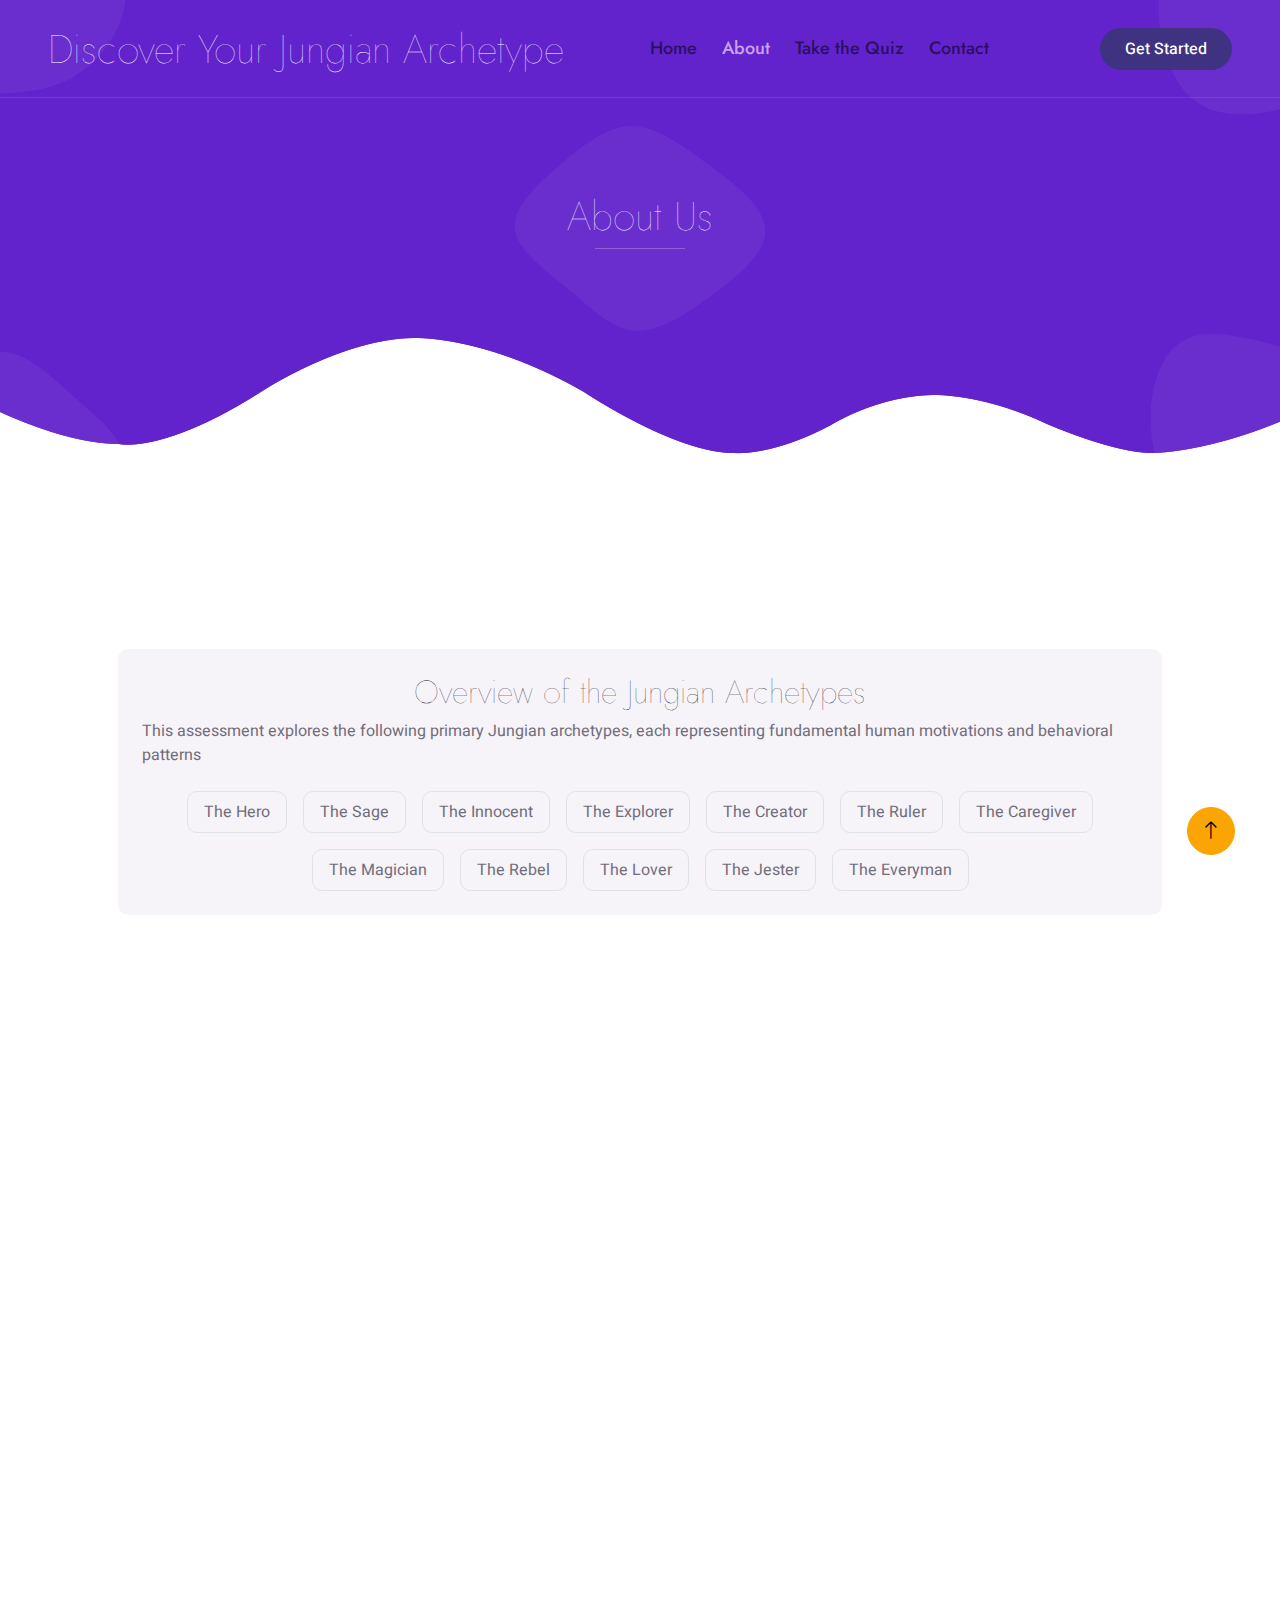
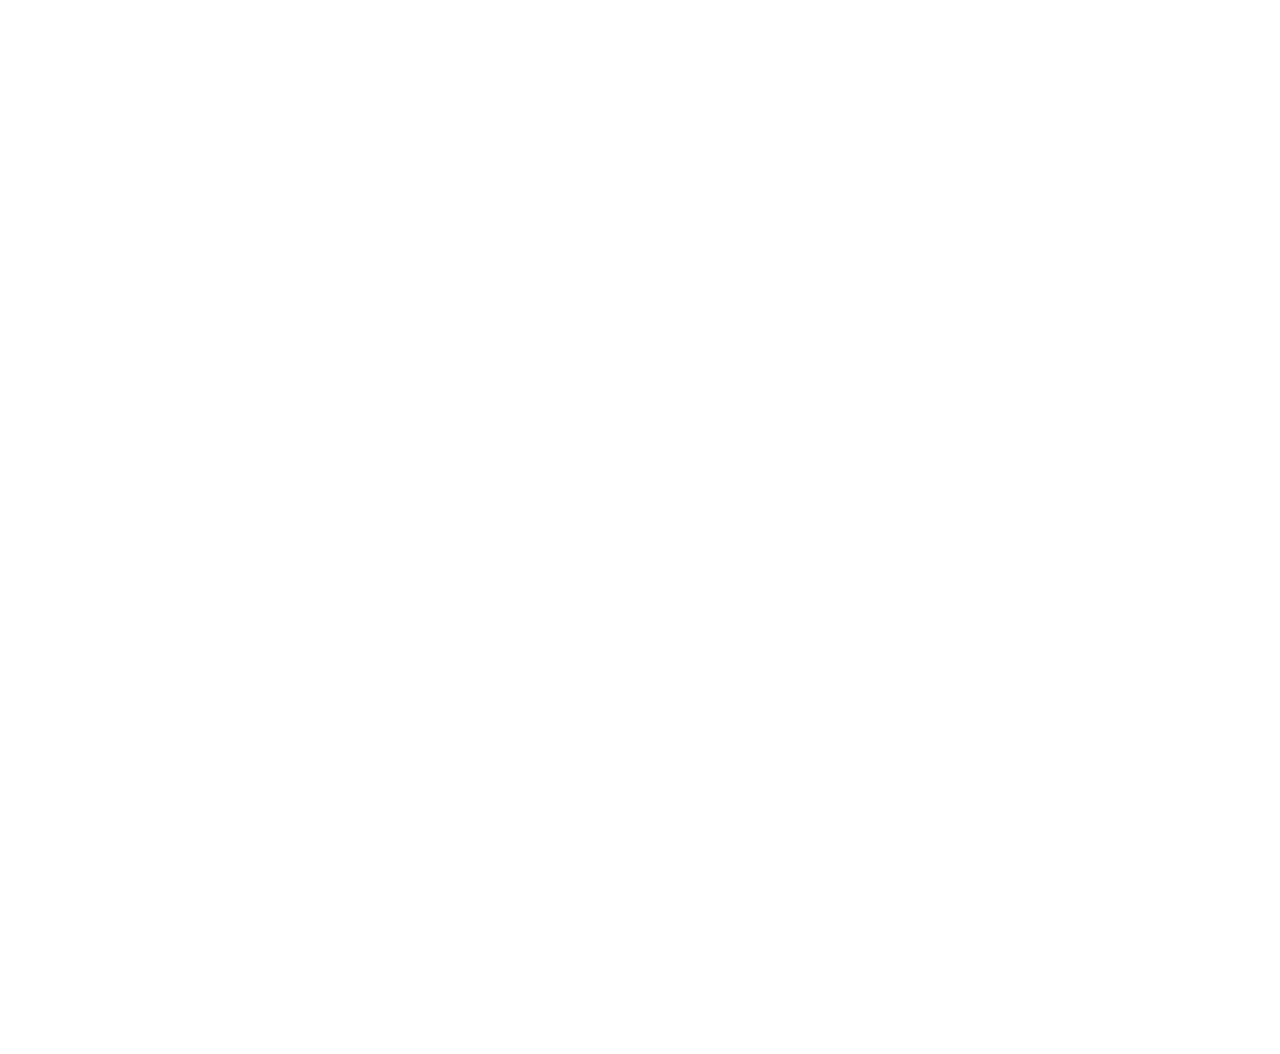
==== about.html @ 79a70d34 "Add files via upload" ====
<!DOCTYPE html>
<html lang="en">

<head>
    <meta charset="utf-8">
    <title>DGital - Digital Agency HTML Template</title>
    <meta content="width=device-width, initial-scale=1.0" name="viewport">
    <meta content="" name="keywords">
    <meta content="" name="description">

    <!-- Favicon -->
    <link href="img/favicon.ico" rel="icon">

    <!-- Google Web Fonts -->
    <link rel="preconnect" href="https://fonts.googleapis.com">
    <link rel="preconnect" href="https://fonts.gstatic.com" crossorigin>
    <link href="https://fonts.googleapis.com/css2?family=Heebo:wght@400;500&family=Jost:wght@500;600;700&display=swap" rel="stylesheet"> 

    <!-- Icon Font Stylesheet -->
    <link href="https://cdnjs.cloudflare.com/ajax/libs/font-awesome/5.10.0/css/all.min.css" rel="stylesheet">
    <link href="https://cdn.jsdelivr.net/npm/bootstrap-icons@1.4.1/font/bootstrap-icons.css" rel="stylesheet">

    <!-- Libraries Stylesheet -->
    <link href="lib/animate/animate.min.css" rel="stylesheet">
    <link href="lib/owlcarousel/assets/owl.carousel.min.css" rel="stylesheet">
    <link href="lib/lightbox/css/lightbox.min.css" rel="stylesheet">

    <!-- Customized Bootstrap Stylesheet -->
    <link href="css/bootstrap.min.css" rel="stylesheet">

    <!-- Template Stylesheet -->
    <link href="css/style.css" rel="stylesheet">
</head>

<body>
    <div class="container-xxl bg-white p-0">
        <!-- Spinner Start -->
        <div id="spinner" class="show bg-white position-fixed translate-middle w-100 vh-100 top-50 start-50 d-flex align-items-center justify-content-center">
            <div class="spinner-grow text-primary" style="width: 3rem; height: 3rem;" role="status">
                <span class="sr-only">Loading...</span>
            </div>
        </div>
        <!-- Spinner End -->


        <!-- Navbar & Hero Start -->
        <div class="container-xxl position-relative p-0">
            <nav class="navbar navbar-expand-lg navbar-light px-4 px-lg-5 py-3 py-lg-0">
                <a href="" class="navbar-brand p-0">
                    <h1 class="m-0">Discover Your Jungian Archetype</h1>
                    <!-- <img src="img/logo.png" alt="Logo"> -->
                </a>
                <button class="navbar-toggler" type="button" data-bs-toggle="collapse" data-bs-target="#navbarCollapse">
                    <span class="fa fa-bars"></span>
                </button>
                <div class="collapse navbar-collapse" id="navbarCollapse">
                    <div class="navbar-nav mx-auto py-0">
                        <a href="index.html" class="nav-item nav-link ">Home</a>
                        <a href="about.html" class="nav-item nav-link active">About</a>
                        <a href="quiz.html" class="nav-item nav-link">Take the Quiz</a>
                        <a href="contact.html" class="nav-item nav-link">Contact</a>
                    </div>
                    <a href="" class="btn rounded-pill py-2 px-4 ms-3 d-none d-lg-block">Get Started</a>
                </div>
            </nav>

            <div class="container-xxl py-5 bg-primary hero-header">
                <div class="container my-5 py-5 px-lg-5">
                    <div class="row g-5 py-5">
                        <div class="col-12 text-center">
                            <h1 class="text-white animated slideInDown">About Us</h1>
                            <hr class="bg-white mx-auto mt-0" style="width: 90px;">
                        </div>
                    </div>
                </div>
            </div>
        </div>
        <!-- Navbar & Hero End -->


        <!-- Feature Start -->
        <div class="container-xxl py-5">
            <div class="container py-5 px-lg-5">
                <div class="row g-4">
                    <div class="col-lg-12 wow fadeInUp" data-wow-delay="0.1s">
                        <div class="feature-item bg-light rounded text-center p-4">
                            <h2 class="fw-bold">Overview of the Jungian Archetypes</h2>
                            <p class="mb-4 text-lg-start">This assessment explores the following primary Jungian archetypes, each representing fundamental human motivations and behavioral patterns</p>
                            
                            <div class="archetype-list d-flex flex-wrap justify-content-center gap-3">
                                <div class="archetype-item px-3 py-2 border rounded">The Hero</div>
                                <div class="archetype-item px-3 py-2 border rounded">The Sage</div>
                                <div class="archetype-item px-3 py-2 border rounded">The Innocent</div>
                                <div class="archetype-item px-3 py-2 border rounded">The Explorer</div>
                                <div class="archetype-item px-3 py-2 border rounded">The Creator</div>
                                <div class="archetype-item px-3 py-2 border rounded">The Ruler</div>
                                <div class="archetype-item px-3 py-2 border rounded">The Caregiver</div>
                                <div class="archetype-item px-3 py-2 border rounded">The Magician</div>
                                <div class="archetype-item px-3 py-2 border rounded">The Rebel</div>
                                <div class="archetype-item px-3 py-2 border rounded">The Lover</div>
                                <div class="archetype-item px-3 py-2 border rounded">The Jester</div>
                                <div class="archetype-item px-3 py-2 border rounded">The Everyman</div>
                            </div>
        
                        </div>
                    </div>
                </div>
            </div>
        </div>
        

        
        <!-- Feature End -->


        <!-- About Start -->
        <div class="container-xxl py-5">
            <div class="container py-5 px-lg-5">
                <div class="row g-5 align-items-center">
                    <div class="col-lg-6 wow fadeInUp" data-wow-delay="0.1s">
                        <p class="section-title text-secondary">About Us<span></span></p>
                        <h1 class="mb-5">Introduction to Carl Jung’s Archetype Theory</h1>
                        <p class="mb-4"></p>
                        <div class="skill mb-4">
                            <div class="d-flex justify-content-between">
                                <p class="mb-2">DigiArchetypes are universal, recurring symbols or characters in mythology, dreams, literature, and human experience. Carl Jung, a renowned Swiss psychologist, proposed that these archetypes represent fundamental human experiences and psychological patterns. The theory suggests that every individual carries several 
                                    archetypes within their unconscious mind that influence our behaviors, relationships, and self-perception.tal Marketing</p>
                            </div>
                        </div>
                        <div class="skill mb-4">
                            <div class="d-flex justify-content-between">
                                <p class="mb-2">Why Archetypes Matter</p>
                            </div>
                            <span>Understanding your archetypes can give you insights into your behavior, motivations, and struggles, leading to greater self-awareness. Embracing your archetypes can promote healing, personal growth, and better relationships. </span>
                        </div>
                        <div class="skill mb-4">
                            <div class="d-flex justify-content-between">
                                <p class="mb-2">By identifying which archetypes are dominant in your personality, you can</p>
                            </div>
                            <ul>
                                <li>Gain clarity about your unconscious patterns</li>
                                <li>Develop greater self-compassion</li>
                                <li>Make more aligned life and career choices</li>
                                <li>Improve your relationships with others</li>
                                <li>Navigate life challenges with greater wisdom</li>
                            </ul>
                            
                        </div>
                        <a href="quiz.html" class="btn btn-primary py-sm-3 px-sm-5 rounded-pill mt-3">Take the Quiz</a>
                    </div>
                    
                    <div class="col-lg-6">
                        <img class="img-fluid wow zoomIn" data-wow-delay="0.5s" src="img/about.png">
                    </div>
                </div>
            </div>
        </div>
        <!-- About End -->


        <!-- Facts Start -->
        <!-- <div class="container-xxl bg-primary fact py-5 wow fadeInUp" data-wow-delay="0.1s">
            <div class="container py-5 px-lg-5">
                <div class="row g-4">
                    <div class="col-md-6 col-lg-3 text-center wow fadeIn" data-wow-delay="0.1s">
                        <i class="fa fa-certificate fa-3x text-secondary mb-3"></i>
                        <h1 class="text-white mb-2" data-toggle="counter-up">1234</h1>
                        <p class="text-white mb-0">Years Experience</p>
                    </div>
                    <div class="col-md-6 col-lg-3 text-center wow fadeIn" data-wow-delay="0.3s">
                        <i class="fa fa-users-cog fa-3x text-secondary mb-3"></i>
                        <h1 class="text-white mb-2" data-toggle="counter-up">1234</h1>
                        <p class="text-white mb-0">Team Members</p>
                    </div>
                    <div class="col-md-6 col-lg-3 text-center wow fadeIn" data-wow-delay="0.5s">
                        <i class="fa fa-users fa-3x text-secondary mb-3"></i>
                        <h1 class="text-white mb-2" data-toggle="counter-up">1234</h1>
                        <p class="text-white mb-0">Satisfied Clients</p>
                    </div>
                    <div class="col-md-6 col-lg-3 text-center wow fadeIn" data-wow-delay="0.7s">
                        <i class="fa fa-check fa-3x text-secondary mb-3"></i>
                        <h1 class="text-white mb-2" data-toggle="counter-up">1234</h1>
                        <p class="text-white mb-0">Compleate Projects</p>
                    </div>
                </div>
            </div>
        </div> -->
        <!-- Facts End -->
        

        <!-- Team Start -->
        <!-- <div class="container-xxl py-5">
            <div class="container py-5 px-lg-5">
                <div class="wow fadeInUp" data-wow-delay="0.1s">
                    <p class="section-title text-secondary justify-content-center"><span></span>Our Team<span></span></p>
                    <h1 class="text-center mb-5">Our Team Members</h1>
                </div>
                <div class="row g-4">
                    <div class="col-lg-4 col-md-6 wow fadeInUp" data-wow-delay="0.1s">
                        <div class="team-item bg-light rounded">
                            <div class="text-center border-bottom p-4">
                                <img class="img-fluid rounded-circle mb-4" src="img/team-1.jpg" alt="">
                                <h5>John Doe</h5>
                                <span>CEO & Founder</span>
                            </div>
                            <div class="d-flex justify-content-center p-4">
                                <a class="btn btn-square mx-1" href=""><i class="fab fa-facebook-f"></i></a>
                                <a class="btn btn-square mx-1" href=""><i class="fab fa-twitter"></i></a>
                                <a class="btn btn-square mx-1" href=""><i class="fab fa-instagram"></i></a>
                                <a class="btn btn-square mx-1" href=""><i class="fab fa-linkedin-in"></i></a>
                            </div>
                        </div>
                    </div>
                    <div class="col-lg-4 col-md-6 wow fadeInUp" data-wow-delay="0.3s">
                        <div class="team-item bg-light rounded">
                            <div class="text-center border-bottom p-4">
                                <img class="img-fluid rounded-circle mb-4" src="img/team-2.jpg" alt="">
                                <h5>Jessica Brown</h5>
                                <span>Web Designer</span>
                            </div>
                            <div class="d-flex justify-content-center p-4">
                                <a class="btn btn-square mx-1" href=""><i class="fab fa-facebook-f"></i></a>
                                <a class="btn btn-square mx-1" href=""><i class="fab fa-twitter"></i></a>
                                <a class="btn btn-square mx-1" href=""><i class="fab fa-instagram"></i></a>
                                <a class="btn btn-square mx-1" href=""><i class="fab fa-linkedin-in"></i></a>
                            </div>
                        </div>
                    </div>
                    <div class="col-lg-4 col-md-6 wow fadeInUp" data-wow-delay="0.5s">
                        <div class="team-item bg-light rounded">
                            <div class="text-center border-bottom p-4">
                                <img class="img-fluid rounded-circle mb-4" src="img/team-3.jpg" alt="">
                                <h5>Tony Johnson</h5>
                                <span>SEO Expert</span>
                            </div>
                            <div class="d-flex justify-content-center p-4">
                                <a class="btn btn-square mx-1" href=""><i class="fab fa-facebook-f"></i></a>
                                <a class="btn btn-square mx-1" href=""><i class="fab fa-twitter"></i></a>
                                <a class="btn btn-square mx-1" href=""><i class="fab fa-instagram"></i></a>
                                <a class="btn btn-square mx-1" href=""><i class="fab fa-linkedin-in"></i></a>
                            </div>
                        </div>
                    </div>
                </div>
            </div>
        </div> -->
        <!-- Team End -->
        

        <!-- Footer Start -->
        <div class="container-fluid bg-primary text-light footer wow fadeIn" data-wow-delay="0.1s">
            <div class="container py-5 px-lg-5">
                <div class="row g-5">
                    <div class="col-md-6 col-lg-3">
                        <p class="section-title text-white h5 mb-4">Address<span></span></p>
                        <p><i class="fa fa-map-marker-alt me-3"></i>123 Street, New York, USA</p>
                        <p><i class="fa fa-phone-alt me-3"></i>+012 345 67890</p>
                        <p><i class="fa fa-envelope me-3"></i>info@example.com</p>
                        <div class="d-flex pt-2">
                            <a class="btn btn-outline-light btn-social" href=""><i class="fab fa-twitter"></i></a>
                            <a class="btn btn-outline-light btn-social" href=""><i class="fab fa-facebook-f"></i></a>
                            <a class="btn btn-outline-light btn-social" href=""><i class="fab fa-instagram"></i></a>
                            <a class="btn btn-outline-light btn-social" href=""><i class="fab fa-linkedin-in"></i></a>
                        </div>
                    </div>
                    <div class="col-md-6 col-lg-3">
                        <p class="section-title text-white h5 mb-4">Quick Link<span></span></p>
                        <a class="btn btn-link" href="">About Us</a>
                        <a class="btn btn-link" href="">Contact Us</a>
                        <a class="btn btn-link" href="">Privacy Policy</a>
                        <a class="btn btn-link" href="">Terms & Condition</a>
                        <a class="btn btn-link" href="">Career</a>
                    </div>
                    <div class="col-md-6 col-lg-3">
                        <p class="section-title text-white h5 mb-4">Gallery<span></span></p>
                        <div class="row g-2">
                            <div class="col-4">
                                <img class="img-fluid" src="img/portfolio-1.jpg" alt="Image">
                            </div>
                            <div class="col-4">
                                <img class="img-fluid" src="img/portfolio-2.jpg" alt="Image">
                            </div>
                            <div class="col-4">
                                <img class="img-fluid" src="img/portfolio-3.jpg" alt="Image">
                            </div>
                            <div class="col-4">
                                <img class="img-fluid" src="img/portfolio-4.jpg" alt="Image">
                            </div>
                            <div class="col-4">
                                <img class="img-fluid" src="img/portfolio-5.jpg" alt="Image">
                            </div>
                            <div class="col-4">
                                <img class="img-fluid" src="img/portfolio-6.jpg" alt="Image">
                            </div>
                        </div>
                    </div>
                    <div class="col-md-6 col-lg-3">
                        <p class="section-title text-white h5 mb-4">Newsletter<span></span></p>
                        <p>Lorem ipsum dolor sit amet elit. Phasellus nec pretium mi. Curabitur facilisis ornare velit non vulpu</p>
                        <div class="position-relative w-100 mt-3">
                            <input class="form-control border-0 rounded-pill w-100 ps-4 pe-5" type="text" placeholder="Your Email" style="height: 48px;">
                            <button type="button" class="btn shadow-none position-absolute top-0 end-0 mt-1 me-2"><i class="fa fa-paper-plane text-primary fs-4"></i></button>
                        </div>
                    </div>
                </div>
            </div>
            <div class="container px-lg-5">
                <div class="copyright">
                    <div class="row">
                        <div class="col-md-6 text-center text-md-start mb-3 mb-md-0">
                            &copy; <a class="border-bottom" href="#">Your Site Name</a>, All Right Reserved. 
							
							<!--/*** This template is free as long as you keep the footer author’s credit link/attribution link/backlink. If you'd like to use the template without the footer author’s credit link/attribution link/backlink, you can purchase the Credit Removal License from "https://htmlcodex.com/credit-removal". Thank you for your support. ***/-->
							Designed By <a class="border-bottom" href="https://htmlcodex.com">HTML Codex</a>
                        </div>
                        <div class="col-md-6 text-center text-md-end">
                            <div class="footer-menu">
                                <a href="">Home</a>
                                <a href="">Cookies</a>
                                <a href="">Help</a>
                                <a href="">FQAs</a>
                            </div>
                        </div>
                    </div>
                </div>
            </div>
        </div>
        <!-- Footer End -->


        <!-- Back to Top -->
        <a href="#" class="btn btn-lg btn-secondary btn-lg-square back-to-top"><i class="bi bi-arrow-up"></i></a>
    </div>

    <!-- JavaScript Libraries -->
    <script src="https://code.jquery.com/jquery-3.4.1.min.js"></script>
    <script src="https://cdn.jsdelivr.net/npm/bootstrap@5.0.0/dist/js/bootstrap.bundle.min.js"></script>
    <script src="lib/wow/wow.min.js"></script>
    <script src="lib/easing/easing.min.js"></script>
    <script src="lib/waypoints/waypoints.min.js"></script>
    <script src="lib/counterup/counterup.min.js"></script>
    <script src="lib/owlcarousel/owl.carousel.min.js"></script>
    <script src="lib/isotope/isotope.pkgd.min.js"></script>
    <script src="lib/lightbox/js/lightbox.min.js"></script>

    <!-- Template Javascript -->
    <script src="js/main.js"></script>
</body>

</html>
---- css/style.css ----
/********** Template CSS **********/
:root {
    --primary: #6222CC;
    --secondary: #FBA504;
    --light: #F6F4F9;
    --dark: #04000B;
}


/*** Spinner ***/
#spinner {
    opacity: 0;
    visibility: hidden;
    transition: opacity .5s ease-out, visibility 0s linear .5s;
    z-index: 99999;
}

#spinner.show {
    transition: opacity .5s ease-out, visibility 0s linear 0s;
    visibility: visible;
    opacity: 1;
}

.back-to-top {
    position: fixed;
    display: none;
    right: 45px;
    bottom: 45px;
    z-index: 99;
}


/*** Heading ***/
h1,
h2,
.fw-bold {
    font-weight: 100 !important;
}

h3,
h4,
.fw-semi-bold {
    font-weight: 600 !important;
}

h5,
h6,
.fw-medium {
    font-weight: 500 !important;
}


/*** Button ***/
.btn {
    font-weight: 500;
    transition: .5s;
}

.btn:hover {
    box-shadow: 0 0 10px rgba(0, 0, 0, .5);
}

.btn-square {
    width: 38px;
    height: 38px;
}

.btn-sm-square {
    width: 32px;
    height: 32px;
}

.btn-lg-square {
    width: 48px;
    height: 48px;
}

.btn-square,
.btn-sm-square,
.btn-lg-square {
    padding: 0;
    display: flex;
    align-items: center;
    justify-content: center;
    font-weight: normal;
    border-radius: 50px;
}


/*** Navbar ***/
.navbar .dropdown-toggle::after {
    border: none;
    content: "\f067";
    font-family: "Font Awesome 5 Free";
    font-size: 10px;
    font-weight: bold;
    vertical-align: middle;
    margin-left: 8px;
}

.navbar-light .navbar-nav .nav-link {
    position: relative;
    margin-right: 25px;
    padding: 35px 0;
    font-family: 'Jost', sans-serif;
    font-size: 18px;
    font-weight: 500;
    outline: none;
    transition: .5s;
}

.sticky-top.navbar-light .navbar-nav .nav-link {
    padding: 20px 0;
    color: var(--dark) !important;
}

.navbar-light .navbar-nav .nav-link:hover,
.navbar-light .navbar-nav .nav-link.active {
    color: #cba2ea !important;
}

.navbar-light .navbar-brand h1 {
    color: #FFFFFF;
}

.navbar-light .navbar-brand img {
    max-height: 60px;
    transition: .5s;
}

.sticky-top.navbar-light .navbar-brand img {
    max-height: 45px;
}

@media (max-width: 991.98px) {
    .sticky-top.navbar-light {
        position: relative;
        background: #FFFFFF;
    }

    .navbar-light .navbar-collapse {
        margin-top: 15px;
        border-top: 1px solid #DDDDDD;
    }

    .navbar-light .navbar-nav .nav-link,
    .sticky-top.navbar-light .navbar-nav .nav-link {
        padding: 10px 0;
        margin-left: 0;
        color: var(--dark) !important;
    }

    .navbar-light .navbar-brand h1 {
        color: var(--primary);
    }

    .navbar-light .navbar-brand img {
        max-height: 45px;
    }
}

@media (min-width: 992px) {
    .navbar-light {
        position: absolute;
        width: 100%;
        top: 0;
        left: 0;
        border-bottom: 1px solid rgba(256, 256, 256, .1);
        z-index: 999;
    }
    
    .sticky-top.navbar-light {
        position: fixed;
        background: #FFFFFF;
    }

    .sticky-top.navbar-light .navbar-brand h1 {
        color: var(--primary);
    }

    .navbar-light .navbar-nav .nav-item .dropdown-menu {
        display: block;
        border: none;
        margin-top: 0;
        top: 150%;
        opacity: 0;
        visibility: hidden;
        transition: .5s;
    }

    .navbar-light .navbar-nav .nav-item:hover .dropdown-menu {
        top: 100%;
        visibility: visible;
        transition: .5s;
        opacity: 1;
    }

    .navbar-light .btn {
        color: white;
        background: #3f3381;
    }

    .sticky-top.navbar-light .btn {
        color: #101c29;
        background: #cba2ea;
    }
}


/*** Hero Header ***/
.hero-header {
    margin-bottom: 6rem;
    padding: 18rem 0;
    background:
        url(../img/blob-top-left.png),
        url(../img/blob-top-right.png),
        url(../img/blob-bottom-left.png),
        url(../img/blob-bottom-right.png),
        url(../img/blob-center.png),
        url(../img/bg-bottom.png);
    background-position:
        left 0px top 0px,
        right 0px top 0px,
        left 0px bottom 0px,
        right 0px bottom 0px,
        center center,
        center bottom;
    background-repeat: no-repeat;
}

@media (max-width: 991.98px) {
    .hero-header {
        padding: 6rem 0 9rem 0;
    }
}


/*** Section Title ***/
.section-title {
    position: relative;
    display: flex;
    align-items: center;
    font-weight: 500;
    text-transform: uppercase;
}

.section-title span:first-child,
.section-title span:last-child {
    position: relative;
    display: inline-block;
    margin-right: 30px;
    width: 30px;
    height: 2px;
}

.section-title span:last-child {
    margin-right: 0;
    margin-left: 30px;
}

.section-title span:first-child::after,
.section-title span:last-child::after {
    position: absolute;
    content: "";
    width: 15px;
    height: 2px;
    top: 0;
    right: -20px;
}

.section-title span:last-child::after {
    right: auto;
    left: -20px;
}

.section-title.text-primary span:first-child,
.section-title.text-primary span:last-child,
.section-title.text-primary span:first-child::after,
.section-title.text-primary span:last-child::after {
    background: var(--primary);
}

.section-title.text-secondary span:first-child,
.section-title.text-secondary span:last-child,
.section-title.text-secondary span:first-child::after,
.section-title.text-secondary span:last-child::after {
    background: var(--secondary);
}

.section-title.text-white span:first-child,
.section-title.text-white span:last-child,
.section-title.text-white span:first-child::after,
.section-title.text-white span:last-child::after {
    background: #FFFFFF;
}


/*** Feature ***/
.feature-item {
    transition: .5s;
}

.feature-item:hover {
    margin-top: -15px;
}


/*** About ***/
.progress {
    height: 5px;
}

.progress .progress-bar {
    width: 0px;
    transition: 3s;
}


/*** Fact ***/
.fact {
    margin: 6rem 0;
    background:
        url(../img/blob-top-left.png),
        url(../img/blob-top-right.png),
        url(../img/blob-bottom-left.png),
        url(../img/blob-bottom-right.png),
        url(../img/blob-center.png);
    background-position:
        left 0px top 0px,
        right 0px top 0px,
        left 0px bottom 0px,
        right 0px bottom 0px,
        center center;
    background-repeat: no-repeat;
}


/*** Service ***/
.service-item {
    position: relative;
    padding: 45px 30px;
    background: var(--light);
    overflow: hidden;
    transition: .5s;
}

.service-item:hover {
    margin-top: -15px;
    padding-bottom: 60px;
    background: var(--primary);
}

.service-item .service-icon {
    margin: 0 auto 20px auto;
    width: 100px;
    height: 100px;
    display: flex;
    align-items: center;
    justify-content: center;
    color: var(--light);
    background: url(../img/blob-primary.png) center center no-repeat;
    background-size: contain;
    transition: .5s;
}

.service-item:hover .service-icon {
    color: var(--dark);
    background: url(../img/blob-secondary.png) center center no-repeat;
    background-size: contain;
}

.service-item h5,
.service-item p {
    transition: .5s;
}

.service-item:hover h5,
.service-item:hover p {
    color: #FFFFFF;
}

.service-item a.btn {
    position: absolute;
    bottom: -40px;
    left: 50%;
    transform: translateX(-50%);
    color: var(--primary);
    background: #FFFFFF;
    border-radius: 40px 40px 0 0;
    transition: .5s;
    z-index: 1;
}

.service-item a.btn:hover {
    color: var(--dark);
    background: var(--secondary);
}

.service-item:hover a.btn {
    bottom: 0;
}


/*** Project Portfolio ***/
#portfolio-flters li {
    display: inline-block;
    font-weight: 500;
    color: var(--dark);
    cursor: pointer;
    transition: .5s;
    border-bottom: 2px solid transparent;
}

#portfolio-flters li:hover,
#portfolio-flters li.active {
    color: var(--primary);
    border-color: var(--primary);
}

.portfolio-item img {
    transition: .5s;
}

.portfolio-item:hover img {
    transform: scale(1.1);
}

.portfolio-item .portfolio-overlay {
    position: absolute;
    display: flex;
    align-items: center;
    justify-content: center;
    width: 100%;
    height: 100%;
    top: 0;
    left: 0;
    background: rgba(98, 34, 204, .9);
    transition: .5s;
    opacity: 0;
}

.portfolio-item:hover .portfolio-overlay {
    opacity: 1;
}


/*** Newsletter ***/
.newsletter {
    margin: 6rem 0;
    background:
        url(../img/blob-top-left.png),
        url(../img/blob-top-right.png),
        url(../img/blob-bottom-left.png),
        url(../img/blob-bottom-right.png),
        url(../img/blob-center.png);
    background-position:
        left 0px top 0px,
        right 0px top 0px,
        left 0px bottom 0px,
        right 0px bottom 0px,
        center center;
    background-repeat: no-repeat;
}


/*** Testimonial ***/
.testimonial-carousel .testimonial-item {
    padding: 0 30px 30px 30px;
}

.testimonial-carousel .owl-nav {
    display: flex;
    justify-content: center;
}

.testimonial-carousel .owl-nav .owl-prev,
.testimonial-carousel .owl-nav .owl-next {
    margin: 0 12px;
    width: 60px;
    height: 60px;
    display: flex;
    align-items: center;
    justify-content: center;
    color: var(--primary);
    background: var(--light);
    border-radius: 60px;
    font-size: 22px;
    transition: .5s;
}

.testimonial-carousel .owl-nav .owl-prev:hover,
.testimonial-carousel .owl-nav .owl-next:hover {
    color: #FFFFFF;
    background: var(--primary);
    box-shadow: 0 0 10px rgba(0, 0, 0, .5);
}


/*** Team ***/
.team-item .btn {
    color: var(--primary);
    background: #FFFFFF;
}

.team-item .btn:hover {
    color: #FFFFFF;
    background: var(--primary);
}


/*** Footer ***/
.footer {
    margin-top: 6rem;
    padding-top: 9rem;
    background:
        url(../img/bg-top.png),
        url(../img/map.png);
    background-position:
        center top,
        center center;
    background-repeat: no-repeat;
}

.footer .btn.btn-social {
    margin-right: 5px;
    width: 40px;
    height: 40px;
    display: flex;
    align-items: center;
    justify-content: center;
    color: var(--light);
    border: 1px solid rgba(256, 256, 256, .1);
    border-radius: 40px;
    transition: .3s;
}

.footer .btn.btn-social:hover {
    color: var(--primary);
}

.footer .btn.btn-link {
    display: block;
    margin-bottom: 10px;
    padding: 0;
    text-align: left;
    color: var(--light);
    font-weight: normal;
    transition: .3s;
}

.footer .btn.btn-link::before {
    position: relative;
    content: "\f105";
    font-family: "Font Awesome 5 Free";
    font-weight: 900;
    margin-right: 10px;
}

.footer .btn.btn-link:hover {
    letter-spacing: 1px;
    box-shadow: none;
    color: var(--secondary);
}

.footer .copyright {
    padding: 25px 0;
    font-size: 14px;
    border-top: 1px solid rgba(256, 256, 256, .1);
}

.footer .copyright a {
    color: var(--light);
}

.footer .footer-menu a {
    margin-right: 15px;
    padding-right: 15px;
    border-right: 1px solid rgba(255, 255, 255, .1);
}

.footer .footer-menu a:last-child {
    margin-right: 0;
    padding-right: 0;
    border-right: none;
}

.footer .copyright a:hover,
.footer .footer-menu a:hover {
    color: var(--secondary);
}
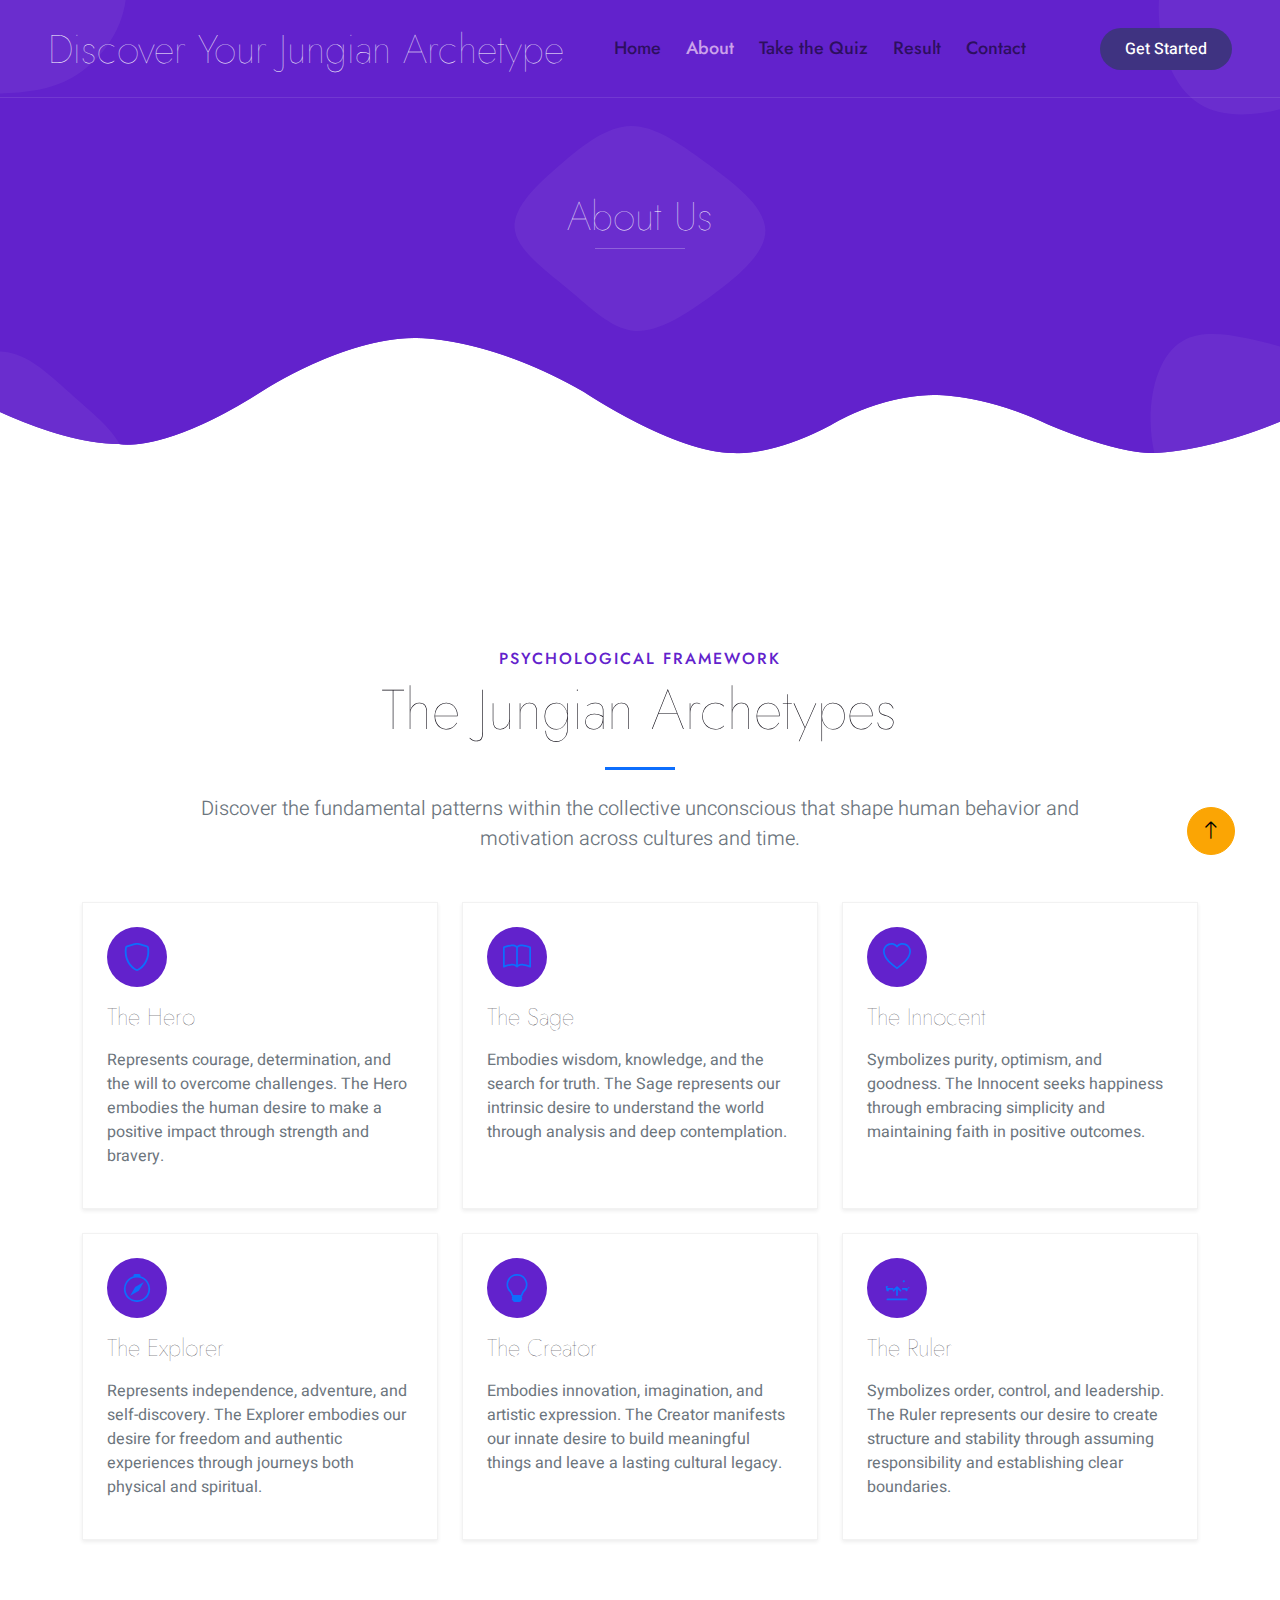
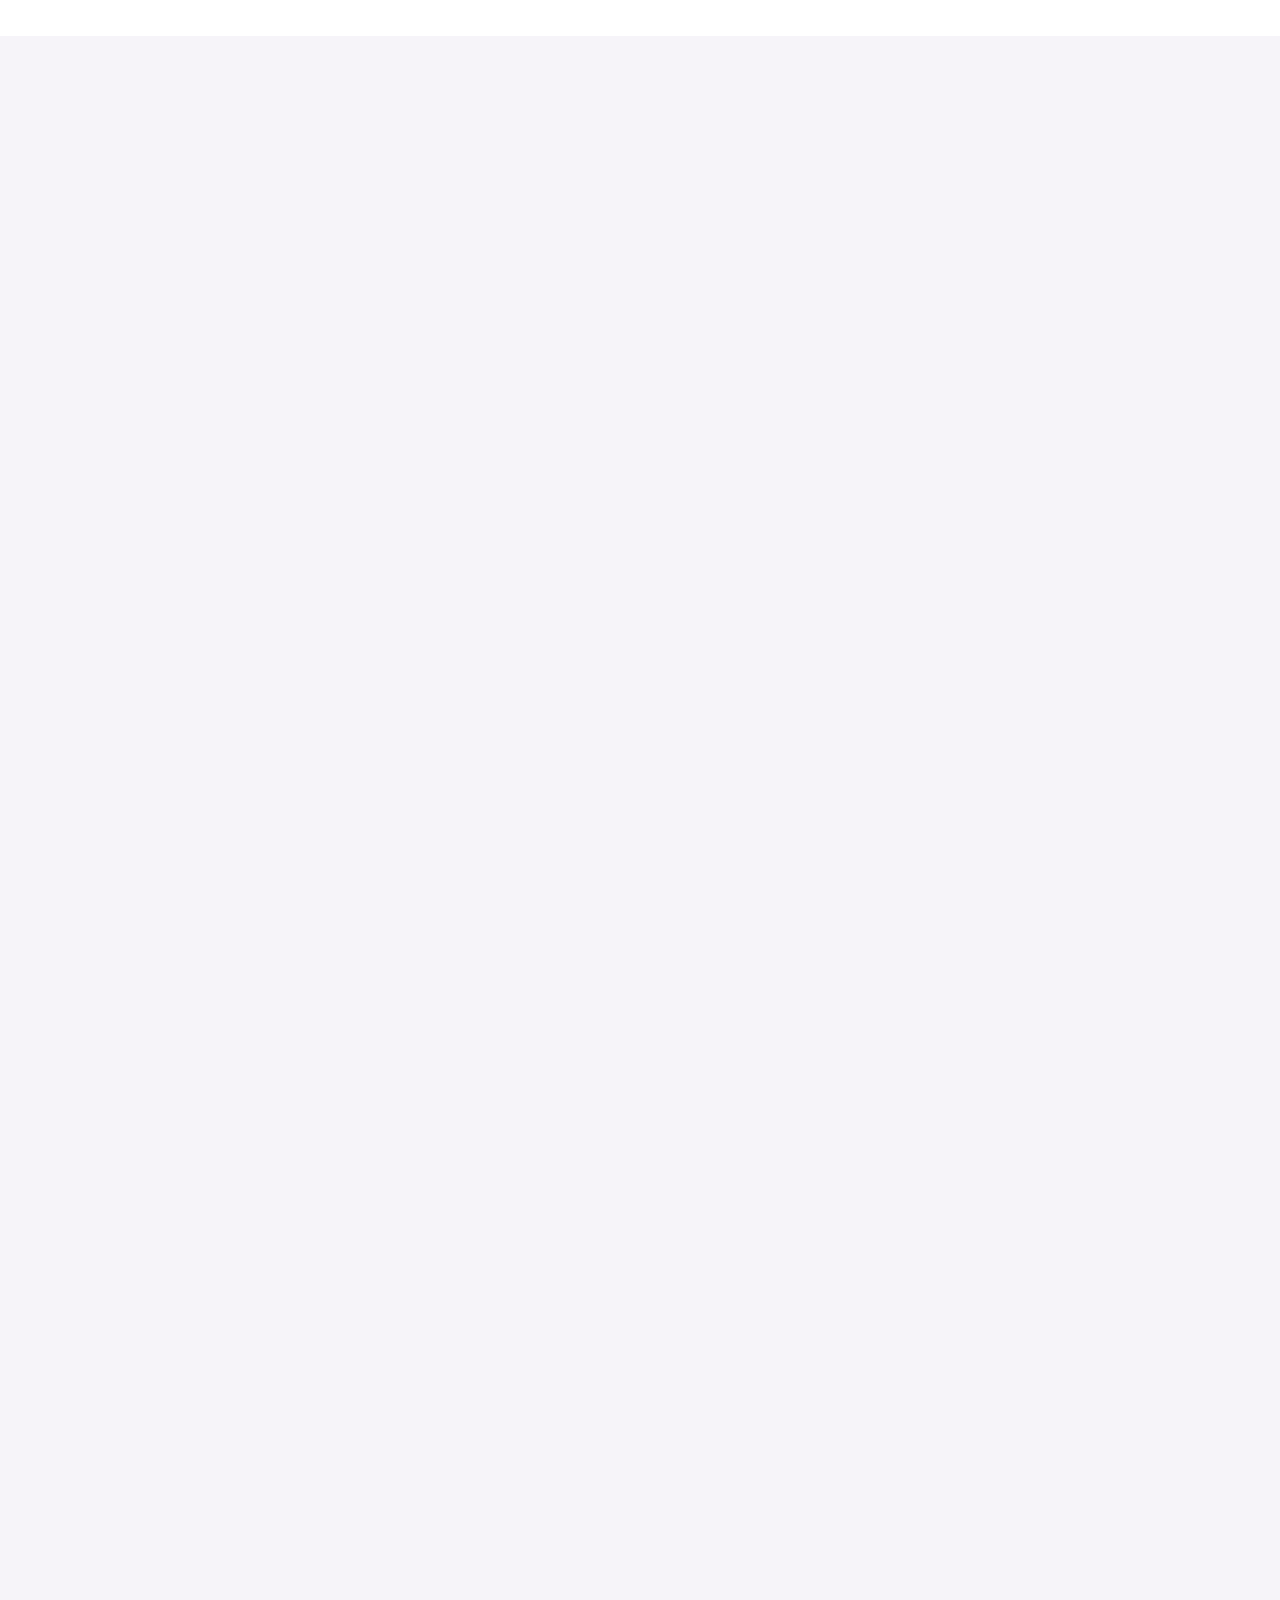
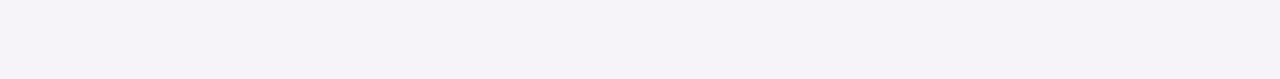
==== commit f64d509b: "Add files via upload" ====
--- a/about.html
+++ b/about.html
@@ -31,6 +31,28 @@
     <!-- Template Stylesheet -->
     <link href="css/style.css" rel="stylesheet">
 </head>
+<style>
+  .letter-spacing-2 {
+      letter-spacing: 2px;
+  }
+  
+  .archetype-card {
+      transition: transform 0.3s ease, box-shadow 0.3s ease;
+      border: 1px solid rgba(0,0,0,0.05);
+  }
+  
+  .archetype-card:hover {
+      transform: translateY(-5px);
+      box-shadow: 0 10px 30px rgba(0,0,0,0.08);
+      border-color: rgba(13, 110, 253, 0.2);
+  }
+  
+  .badge {
+      font-weight: 500;
+      margin-right: 0.5rem;
+      margin-top: 0.5rem;
+  }
+</style>
 
 <body>
     <div class="container-xxl bg-white p-0">
@@ -58,6 +80,7 @@
                         <a href="index.html" class="nav-item nav-link ">Home</a>
                         <a href="about.html" class="nav-item nav-link active">About</a>
                         <a href="quiz.html" class="nav-item nav-link">Take the Quiz</a>
+                        <a href="team.html" class="nav-item nav-link">Result</a>
                         <a href="contact.html" class="nav-item nav-link">Contact</a>
                     </div>
                     <a href="" class="btn rounded-pill py-2 px-4 ms-3 d-none d-lg-block">Get Started</a>
@@ -79,34 +102,128 @@
 
 
         <!-- Feature Start -->
-        <div class="container-xxl py-5">
-            <div class="container py-5 px-lg-5">
-                <div class="row g-4">
-                    <div class="col-lg-12 wow fadeInUp" data-wow-delay="0.1s">
-                        <div class="feature-item bg-light rounded text-center p-4">
-                            <h2 class="fw-bold">Overview of the Jungian Archetypes</h2>
-                            <p class="mb-4 text-lg-start">This assessment explores the following primary Jungian archetypes, each representing fundamental human motivations and behavioral patterns</p>
-                            
-                            <div class="archetype-list d-flex flex-wrap justify-content-center gap-3">
-                                <div class="archetype-item px-3 py-2 border rounded">The Hero</div>
-                                <div class="archetype-item px-3 py-2 border rounded">The Sage</div>
-                                <div class="archetype-item px-3 py-2 border rounded">The Innocent</div>
-                                <div class="archetype-item px-3 py-2 border rounded">The Explorer</div>
-                                <div class="archetype-item px-3 py-2 border rounded">The Creator</div>
-                                <div class="archetype-item px-3 py-2 border rounded">The Ruler</div>
-                                <div class="archetype-item px-3 py-2 border rounded">The Caregiver</div>
-                                <div class="archetype-item px-3 py-2 border rounded">The Magician</div>
-                                <div class="archetype-item px-3 py-2 border rounded">The Rebel</div>
-                                <div class="archetype-item px-3 py-2 border rounded">The Lover</div>
-                                <div class="archetype-item px-3 py-2 border rounded">The Jester</div>
-                                <div class="archetype-item px-3 py-2 border rounded">The Everyman</div>
-                            </div>
-        
-                        </div>
-                    </div>
-                </div>
-            </div>
-        </div>
+        <div class="container-fluid py-5 bg-gradient" style="background: linear-gradient(135deg, #f8f9fa 0%, #e9ecef 100%);">
+          <div class="container py-5">
+              <div class="row justify-content-center">
+                  <div class="col-lg-10">
+                      <div class="text-center mb-5">
+                          <h6 class="text-primary text-uppercase letter-spacing-2 mb-2">Psychological Framework</h6>
+                          <h2 class="display-4 fw-bold mb-4">The Jungian Archetypes</h2>
+                          <div class="divider mx-auto mb-4" style="width: 70px; height: 3px; background-color: #0d6efd;"></div>
+                          <p class="lead text-muted mb-0">Discover the fundamental patterns within the collective unconscious that shape human behavior and motivation across cultures and time.</p>
+                      </div>
+                  </div>
+              </div>
+              
+              <div class="row g-4 justify-content-center">
+                  <div class="col-lg-4 col-md-6">
+                      <div class="archetype-card h-100 position-relative overflow-hidden rounded-4 shadow-sm" style="transition: all 0.3s ease;">
+                          <div class="card-body p-4 d-flex flex-column">
+                              <div class="icon-box mb-3 d-flex align-items-center justify-content-center rounded-circle bg-primary bg-opacity-10" style="width: 60px; height: 60px;">
+                                  <svg xmlns="http://www.w3.org/2000/svg" width="28" height="28" fill="#0d6efd" class="bi bi-shield" viewBox="0 0 16 16">
+                                      <path d="M5.338 1.59a61.44 61.44 0 0 0-2.837.856.481.481 0 0 0-.328.39c-.554 4.157.726 7.19 2.253 9.188a10.725 10.725 0 0 0 2.287 2.233c.346.244.652.42.893.533.12.057.218.095.293.118a.55.55 0 0 0 .101.025.615.615 0 0 0 .1-.025c.076-.023.174-.061.294-.118.24-.113.547-.29.893-.533a10.726 10.726 0 0 0 2.287-2.233c1.527-1.997 2.807-5.031 2.253-9.188a.48.48 0 0 0-.328-.39c-.651-.213-1.75-.56-2.837-.855C9.552 1.29 8.531 1.067 8 1.067c-.53 0-1.552.223-2.662.524zM5.072.56C6.157.265 7.31 0 8 0s1.843.265 2.928.56c1.11.3 2.229.655 2.887.87a1.54 1.54 0 0 1 1.044 1.262c.596 4.477-.787 7.795-2.465 9.99a11.775 11.775 0 0 1-2.517 2.453 7.159 7.159 0 0 1-1.048.625c-.28.132-.581.24-.829.24s-.548-.108-.829-.24a7.158 7.158 0 0 1-1.048-.625 11.777 11.777 0 0 1-2.517-2.453C1.928 10.487.545 7.169 1.141 2.692A1.54 1.54 0 0 1 2.185 1.43 62.456 62.456 0 0 1 5.072.56z"/>
+                                  </svg>
+                              </div>
+                              <h4 class="fw-bold mb-3">The Hero</h4>
+                              <p class="text-muted">Represents courage, determination, and the will to overcome challenges. The Hero embodies the human desire to make a positive impact through strength and bravery.</p>
+                              <div class="mt-auto">
+                                
+                              </div>
+                          </div>
+                      </div>
+                  </div>
+                  
+                  <div class="col-lg-4 col-md-6">
+                      <div class="archetype-card h-100 position-relative overflow-hidden rounded-4 shadow-sm" style="transition: all 0.3s ease;">
+                          <div class="card-body p-4 d-flex flex-column">
+                              <div class="icon-box mb-3 d-flex align-items-center justify-content-center rounded-circle bg-primary bg-opacity-10" style="width: 60px; height: 60px;">
+                                  <svg xmlns="http://www.w3.org/2000/svg" width="28" height="28" fill="#0d6efd" class="bi bi-book" viewBox="0 0 16 16">
+                                      <path d="M1 2.828c.885-.37 2.154-.769 3.388-.893 1.33-.134 2.458.063 3.112.752v9.746c-.935-.53-2.12-.603-3.213-.493-1.18.12-2.37.461-3.287.811V2.828zm7.5-.141c.654-.689 1.782-.886 3.112-.752 1.234.124 2.503.523 3.388.893v9.923c-.918-.35-2.107-.692-3.287-.81-1.094-.111-2.278-.039-3.213.492V2.687zM8 1.783C7.015.936 5.587.81 4.287.94c-1.514.153-3.042.672-3.994 1.105A.5.5 0 0 0 0 2.5v11a.5.5 0 0 0 .707.455c.882-.4 2.303-.881 3.68-1.02 1.409-.142 2.59.087 3.223.877a.5.5 0 0 0 .78 0c.633-.79 1.814-1.019 3.222-.877 1.378.139 2.8.62 3.681 1.02A.5.5 0 0 0 16 13.5v-11a.5.5 0 0 0-.293-.455c-.952-.433-2.48-.952-3.994-1.105C10.413.809 8.985.936 8 1.783z"/>
+                                  </svg>
+                              </div>
+                              <h4 class="fw-bold mb-3">The Sage</h4>
+                              <p class="text-muted">Embodies wisdom, knowledge, and the search for truth. The Sage represents our intrinsic desire to understand the world through analysis and deep contemplation.</p>
+                              <div class="mt-auto">
+                                  
+                              </div>
+                          </div>
+                      </div>
+                  </div>
+                  
+                  <div class="col-lg-4 col-md-6">
+                      <div class="archetype-card h-100 position-relative overflow-hidden rounded-4 shadow-sm" style="transition: all 0.3s ease;">
+                          <div class="card-body p-4 d-flex flex-column">
+                              <div class="icon-box mb-3 d-flex align-items-center justify-content-center rounded-circle bg-primary bg-opacity-10" style="width: 60px; height: 60px;">
+                                  <svg xmlns="http://www.w3.org/2000/svg" width="28" height="28" fill="#0d6efd" class="bi bi-heart" viewBox="0 0 16 16">
+                                      <path d="m8 2.748-.717-.737C5.6.281 2.514.878 1.4 3.053c-.523 1.023-.641 2.5.314 4.385.92 1.815 2.834 3.989 6.286 6.357 3.452-2.368 5.365-4.542 6.286-6.357.955-1.886.838-3.362.314-4.385C13.486.878 10.4.28 8.717 2.01L8 2.748zM8 15C-7.333 4.868 3.279-3.04 7.824 1.143c.06.055.119.112.176.171a3.12 3.12 0 0 1 .176-.17C12.72-3.042 23.333 4.867 8 15z"/>
+                                  </svg>
+                              </div>
+                              <h4 class="fw-bold mb-3">The Innocent</h4>
+                              <p class="text-muted">Symbolizes purity, optimism, and goodness. The Innocent seeks happiness through embracing simplicity and maintaining faith in positive outcomes.</p>
+                              <div class="mt-auto">
+                                  
+                              </div>
+                          </div>
+                      </div>
+                  </div>
+                  
+                  <div class="col-lg-4 col-md-6">
+                      <div class="archetype-card h-100 position-relative overflow-hidden rounded-4 shadow-sm" style="transition: all 0.3s ease;">
+                          <div class="card-body p-4 d-flex flex-column">
+                              <div class="icon-box mb-3 d-flex align-items-center justify-content-center rounded-circle bg-primary bg-opacity-10" style="width: 60px; height: 60px;">
+                                  <svg xmlns="http://www.w3.org/2000/svg" width="28" height="28" fill="#0d6efd" class="bi bi-compass" viewBox="0 0 16 16">
+                                      <path d="M8 16.016a7.5 7.5 0 0 0 1.962-14.74A1 1 0 0 0 9 0H7a1 1 0 0 0-.962 1.276A7.5 7.5 0 0 0 8 16.016zm6.5-7.5a6.5 6.5 0 1 1-13 0 6.5 6.5 0 0 1 13 0z"/>
+                                      <path d="m6.94 7.44 4.95-2.83-2.83 4.95-4.949 2.83 2.828-4.95z"/>
+                                  </svg>
+                              </div>
+                              <h4 class="fw-bold mb-3">The Explorer</h4>
+                              <p class="text-muted">Represents independence, adventure, and self-discovery. The Explorer embodies our desire for freedom and authentic experiences through journeys both physical and spiritual.</p>
+                              <div class="mt-auto">
+                                  
+                              </div>
+                          </div>
+                      </div>
+                  </div>
+                  
+                  <div class="col-lg-4 col-md-6">
+                      <div class="archetype-card h-100 position-relative overflow-hidden rounded-4 shadow-sm" style="transition: all 0.3s ease;">
+                          <div class="card-body p-4 d-flex flex-column">
+                              <div class="icon-box mb-3 d-flex align-items-center justify-content-center rounded-circle bg-primary bg-opacity-10" style="width: 60px; height: 60px;">
+                                  <svg xmlns="http://www.w3.org/2000/svg" width="28" height="28" fill="#0d6efd" class="bi bi-lightbulb" viewBox="0 0 16 16">
+                                      <path d="M2 6a6 6 0 1 1 10.174 4.31c-.203.196-.359.4-.453.619l-.762 1.769A.5.5 0 0 1 10.5 13a.5.5 0 0 1 0 1 .5.5 0 0 1 0 1l-.224.447a1 1 0 0 1-.894.553H6.618a1 1 0 0 1-.894-.553L5.5 15a.5.5 0 0 1 0-1 .5.5 0 0 1 0-1 .5.5 0 0 1-.46-.302l-.761-1.77a1.964 1.964 0 0 0-.453-.618A5.984 5.984 0 0 1 2 6zm6-5a5 5 0 0 0-3.479 8.592c.263.254.514.564.676.941L5.83 12h4.342l.632-1.467c.162-.377.413-.687.676-.941A5 5 0 0 0 8 1z"/>
+                                  </svg>
+                              </div>
+                              <h4 class="fw-bold mb-3">The Creator</h4>
+                              <p class="text-muted">Embodies innovation, imagination, and artistic expression. The Creator manifests our innate desire to build meaningful things and leave a lasting cultural legacy.</p>
+                              <div class="mt-auto">
+                                 
+                              </div>
+                          </div>
+                      </div>
+                  </div>
+                  
+                  <div class="col-lg-4 col-md-6">
+                      <div class="archetype-card h-100 position-relative overflow-hidden rounded-4 shadow-sm" style="transition: all 0.3s ease;">
+                          <div class="card-body p-4 d-flex flex-column">
+                              <div class="icon-box mb-3 d-flex align-items-center justify-content-center rounded-circle bg-primary bg-opacity-10" style="width: 60px; height: 60px;">
+                                  <svg xmlns="http://www.w3.org/2000/svg" width="28" height="28" fill="#0d6efd" class="bi bi-crown" viewBox="0 0 16 16">
+                                      <path d="M2.5 15a.5.5 0 1 1 0-1h11a.5.5 0 1 1 0 1h-11zm9.257-11.454.3.006a.5.5 0 0 1 .445.445l.005.3.047.047-.305.286a.5.5 0 0 1-.708 0l-.306-.286.047-.047.005-.3a.5.5 0 0 1 .445-.445l.3-.006zM8 12.5a.5.5 0 0 1-.5-.5V8.707L6.354 9.854a.5.5 0 1 1-.708-.708l2-2a.5.5 0 0 1 .708 0l2 2a.5.5 0 0 1-.708.708L8.5 8.707V12a.5.5 0 0 1-.5.5z"/>
+                                      <path d="M2.118 8.146A.5.5 0 0 1 2.5 8H5.55a.5.5 0 0 1 0 1H3.309l0 .434a.5.5 0 0 1-.59.49L2.49 9.91a.5.5 0 0 1-.484-.399L1.549 7.47a.5.5 0 0 1 .69-.568l.865.284zM13.882 8.146A.5.5 0 0 1 13.5 8h-3.05a.5.5 0 0 1 0 1h2.241l0 .434a.5.5 0 0 1 .59.49l.23.014a.5.5 0 0 1 .484-.399l.458-2.04a.5.5 0 0 1 .69.568l-.865.284z"/>
+                                  </svg>
+                              </div>
+                              <h4 class="fw-bold mb-3">The Ruler</h4>
+                              <p class="text-muted">Symbolizes order, control, and leadership. The Ruler represents our desire to create structure and stability through assuming responsibility and establishing clear boundaries.</p>
+                              <div class="mt-auto">
+                                  
+                              </div>
+                          </div>
+                      </div>
+                  </div>
+              </div>
+              </div>
+          </div>
+      </div>
+      
         
 
         
@@ -249,82 +366,80 @@
 
         <!-- Footer Start -->
         <div class="container-fluid bg-primary text-light footer wow fadeIn" data-wow-delay="0.1s">
-            <div class="container py-5 px-lg-5">
-                <div class="row g-5">
-                    <div class="col-md-6 col-lg-3">
-                        <p class="section-title text-white h5 mb-4">Address<span></span></p>
-                        <p><i class="fa fa-map-marker-alt me-3"></i>123 Street, New York, USA</p>
-                        <p><i class="fa fa-phone-alt me-3"></i>+012 345 67890</p>
-                        <p><i class="fa fa-envelope me-3"></i>info@example.com</p>
-                        <div class="d-flex pt-2">
-                            <a class="btn btn-outline-light btn-social" href=""><i class="fab fa-twitter"></i></a>
-                            <a class="btn btn-outline-light btn-social" href=""><i class="fab fa-facebook-f"></i></a>
-                            <a class="btn btn-outline-light btn-social" href=""><i class="fab fa-instagram"></i></a>
-                            <a class="btn btn-outline-light btn-social" href=""><i class="fab fa-linkedin-in"></i></a>
-                        </div>
-                    </div>
-                    <div class="col-md-6 col-lg-3">
-                        <p class="section-title text-white h5 mb-4">Quick Link<span></span></p>
-                        <a class="btn btn-link" href="">About Us</a>
-                        <a class="btn btn-link" href="">Contact Us</a>
-                        <a class="btn btn-link" href="">Privacy Policy</a>
-                        <a class="btn btn-link" href="">Terms & Condition</a>
-                        <a class="btn btn-link" href="">Career</a>
-                    </div>
-                    <div class="col-md-6 col-lg-3">
-                        <p class="section-title text-white h5 mb-4">Gallery<span></span></p>
-                        <div class="row g-2">
-                            <div class="col-4">
-                                <img class="img-fluid" src="img/portfolio-1.jpg" alt="Image">
-                            </div>
-                            <div class="col-4">
-                                <img class="img-fluid" src="img/portfolio-2.jpg" alt="Image">
-                            </div>
-                            <div class="col-4">
-                                <img class="img-fluid" src="img/portfolio-3.jpg" alt="Image">
-                            </div>
-                            <div class="col-4">
-                                <img class="img-fluid" src="img/portfolio-4.jpg" alt="Image">
-                            </div>
-                            <div class="col-4">
-                                <img class="img-fluid" src="img/portfolio-5.jpg" alt="Image">
-                            </div>
-                            <div class="col-4">
-                                <img class="img-fluid" src="img/portfolio-6.jpg" alt="Image">
-                            </div>
-                        </div>
-                    </div>
-                    <div class="col-md-6 col-lg-3">
-                        <p class="section-title text-white h5 mb-4">Newsletter<span></span></p>
-                        <p>Lorem ipsum dolor sit amet elit. Phasellus nec pretium mi. Curabitur facilisis ornare velit non vulpu</p>
-                        <div class="position-relative w-100 mt-3">
-                            <input class="form-control border-0 rounded-pill w-100 ps-4 pe-5" type="text" placeholder="Your Email" style="height: 48px;">
-                            <button type="button" class="btn shadow-none position-absolute top-0 end-0 mt-1 me-2"><i class="fa fa-paper-plane text-primary fs-4"></i></button>
-                        </div>
-                    </div>
-                </div>
-            </div>
-            <div class="container px-lg-5">
-                <div class="copyright">
-                    <div class="row">
-                        <div class="col-md-6 text-center text-md-start mb-3 mb-md-0">
-                            &copy; <a class="border-bottom" href="#">Your Site Name</a>, All Right Reserved. 
-							
-							<!--/*** This template is free as long as you keep the footer author’s credit link/attribution link/backlink. If you'd like to use the template without the footer author’s credit link/attribution link/backlink, you can purchase the Credit Removal License from "https://htmlcodex.com/credit-removal". Thank you for your support. ***/-->
-							Designed By <a class="border-bottom" href="https://htmlcodex.com">HTML Codex</a>
-                        </div>
-                        <div class="col-md-6 text-center text-md-end">
-                            <div class="footer-menu">
-                                <a href="">Home</a>
-                                <a href="">Cookies</a>
-                                <a href="">Help</a>
-                                <a href="">FQAs</a>
-                            </div>
-                        </div>
-                    </div>
-                </div>
-            </div>
-        </div>
+          <div class="container py-5 px-lg-5">
+              <div class="row g-5">
+                  <div class="col-md-6 col-lg-3">
+                      <p class="section-title text-white h5 mb-4">Address<span></span></p>
+                      <p><i class="fa fa-map-marker-alt me-3"></i>123 Street, </p>
+                      <p><i class="fa fa-phone-alt me-3"></i>+012 345 67890</p>
+                      <p><i class="fa fa-envelope me-3"></i>info@example.com</p>
+                      <div class="d-flex pt-2">
+                          <a class="btn btn-outline-light btn-social" href=""><i class="fab fa-twitter"></i></a>
+                          <a class="btn btn-outline-light btn-social" href=""><i class="fab fa-facebook-f"></i></a>
+                          <a class="btn btn-outline-light btn-social" href=""><i class="fab fa-instagram"></i></a>
+                          <a class="btn btn-outline-light btn-social" href=""><i class="fab fa-linkedin-in"></i></a>
+                      </div>
+                  </div>
+                  <div class="col-md-6 col-lg-3">
+                      <p class="section-title text-white h5 mb-4">Quick Link<span></span></p>
+                      <a class="btn btn-link" href="">About Us</a>
+                      <a class="btn btn-link" href="">Contact Us</a>
+                      <a class="btn btn-link" href="">Privacy Policy</a>
+                      <a class="btn btn-link" href="">Terms & Condition</a>
+                      <a class="btn btn-link" href="">Career</a>
+                  </div>
+                  <div class="col-md-6 col-lg-3">
+                      <p class="section-title text-white h5 mb-4">Gallery<span></span></p>
+                      <div class="row g-2">
+                          <div class="col-4">
+                              <img class="img-fluid" src="img/portfolio-1.jpg" alt="Image">
+                          </div>
+                          <div class="col-4">
+                              <img class="img-fluid" src="img/portfolio-2.jpg" alt="Image">
+                          </div>
+                          <div class="col-4">
+                              <img class="img-fluid" src="img/portfolio-3.jpg" alt="Image">
+                          </div>
+                          <div class="col-4">
+                              <img class="img-fluid" src="img/portfolio-4.jpg" alt="Image">
+                          </div>
+                          <div class="col-4">
+                              <img class="img-fluid" src="img/portfolio-5.jpg" alt="Image">
+                          </div>
+                          <div class="col-4">
+                              <img class="img-fluid" src="img/portfolio-6.jpg" alt="Image">
+                          </div>
+                      </div>
+                  </div>
+                  <div class="col-md-6 col-lg-3">
+                      <div class="position-relative w-100 mt-3">
+                          <input class="form-control border-0 rounded-pill w-100 ps-4 pe-5" type="text" placeholder="Your Email" style="height: 48px;">
+                          <button type="button" class="btn shadow-none position-absolute top-0 end-0 mt-1 me-2"><i class="fa fa-paper-plane text-primary fs-4"></i></button>
+                      </div>
+                  </div>
+              </div>
+          </div>
+          <div class="container px-lg-5">
+              <div class="copyright">
+                  <div class="row">
+                      <div class="col-md-6 text-center text-md-start mb-3 mb-md-0">
+                          &copy; <a class="border-bottom" href="#">Your Site Name</a>, All Right Reserved. 
+            
+            <!--/*** This template is free as long as you keep the footer author’s credit link/attribution link/backlink. If you'd like to use the template without the footer author’s credit link/attribution link/backlink, you can purchase the Credit Removal License from "https://htmlcodex.com/credit-removal". Thank you for your support. ***/-->
+            Designed By <a class="border-bottom" href="https://htmlcodex.com">HTML Codex</a>
+                      </div>
+                      <div class="col-md-6 text-center text-md-end">
+                          <div class="footer-menu">
+                              <a href="">Home</a>
+                              <a href="">Cookies</a>
+                              <a href="">Help</a>
+                              <a href="">FQAs</a>
+                          </div>
+                      </div>
+                  </div>
+              </div>
+          </div>
+      </div>
         <!-- Footer End -->
 
 
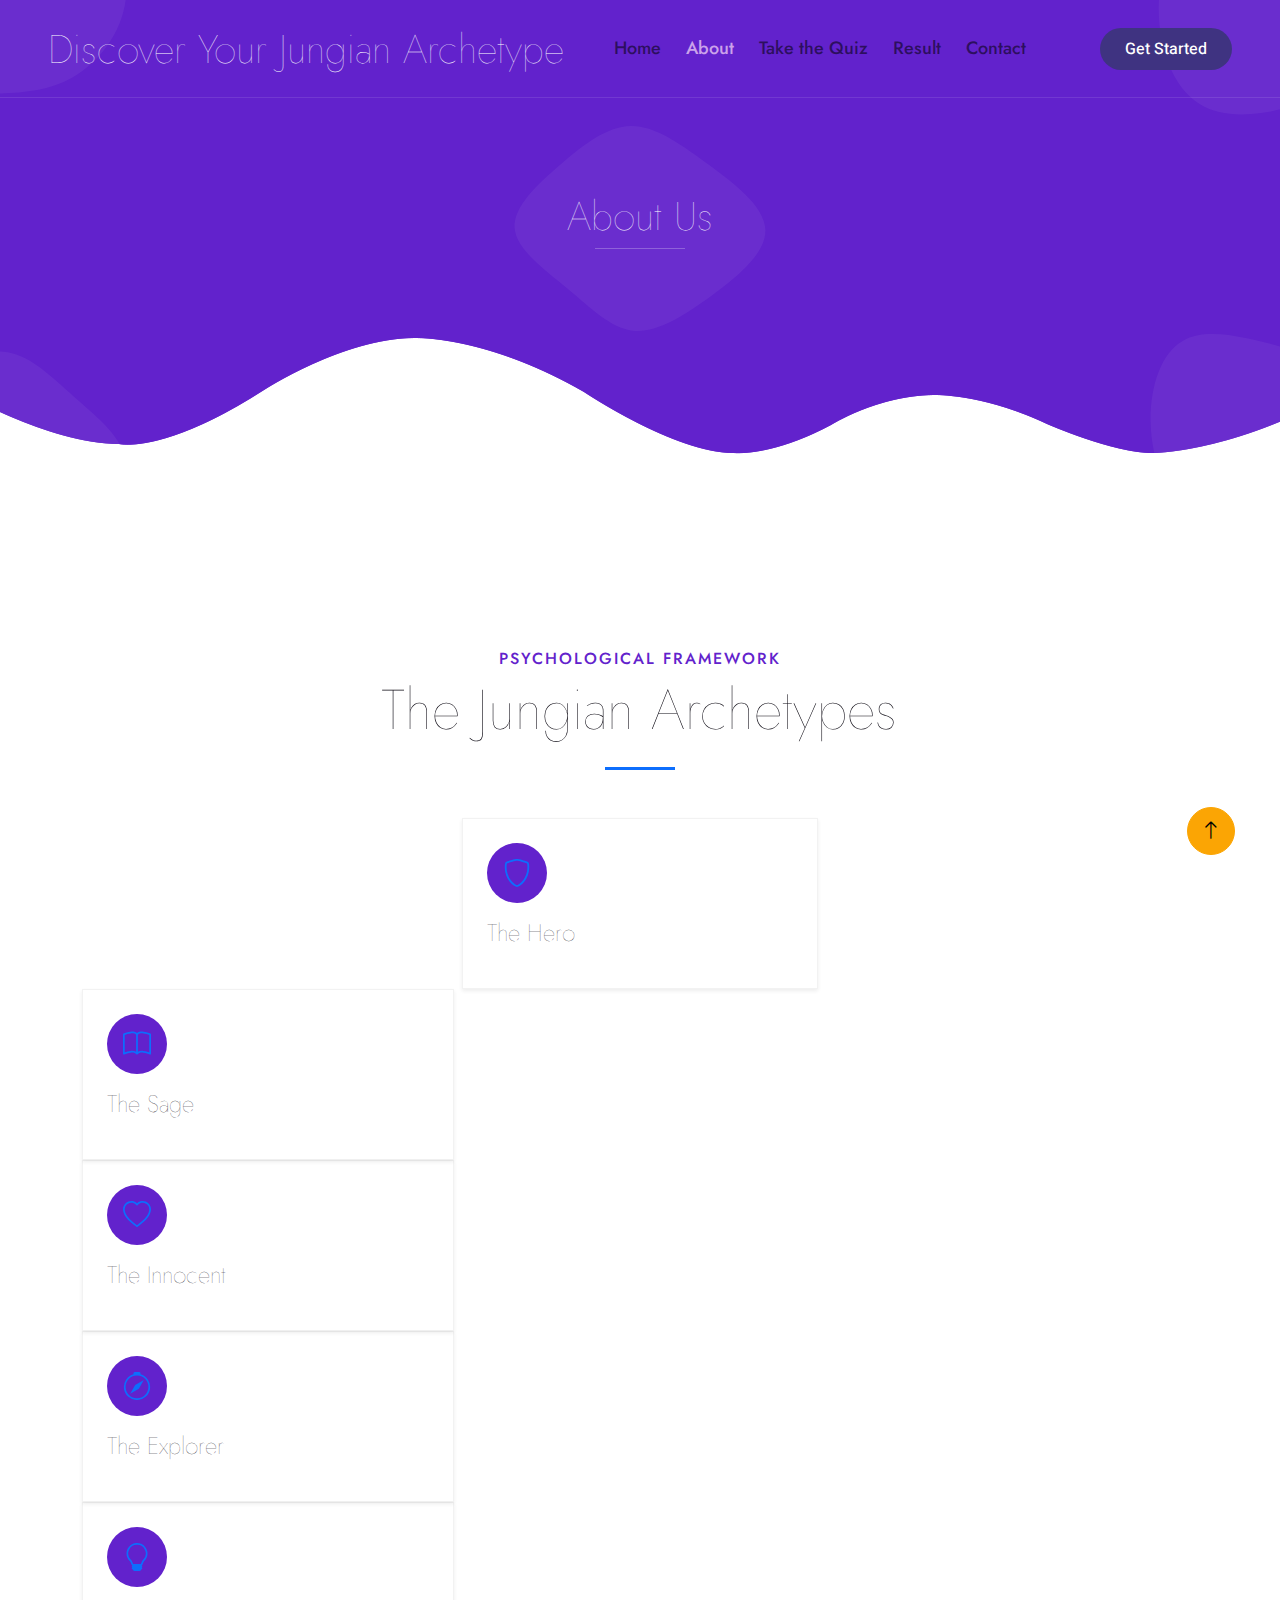
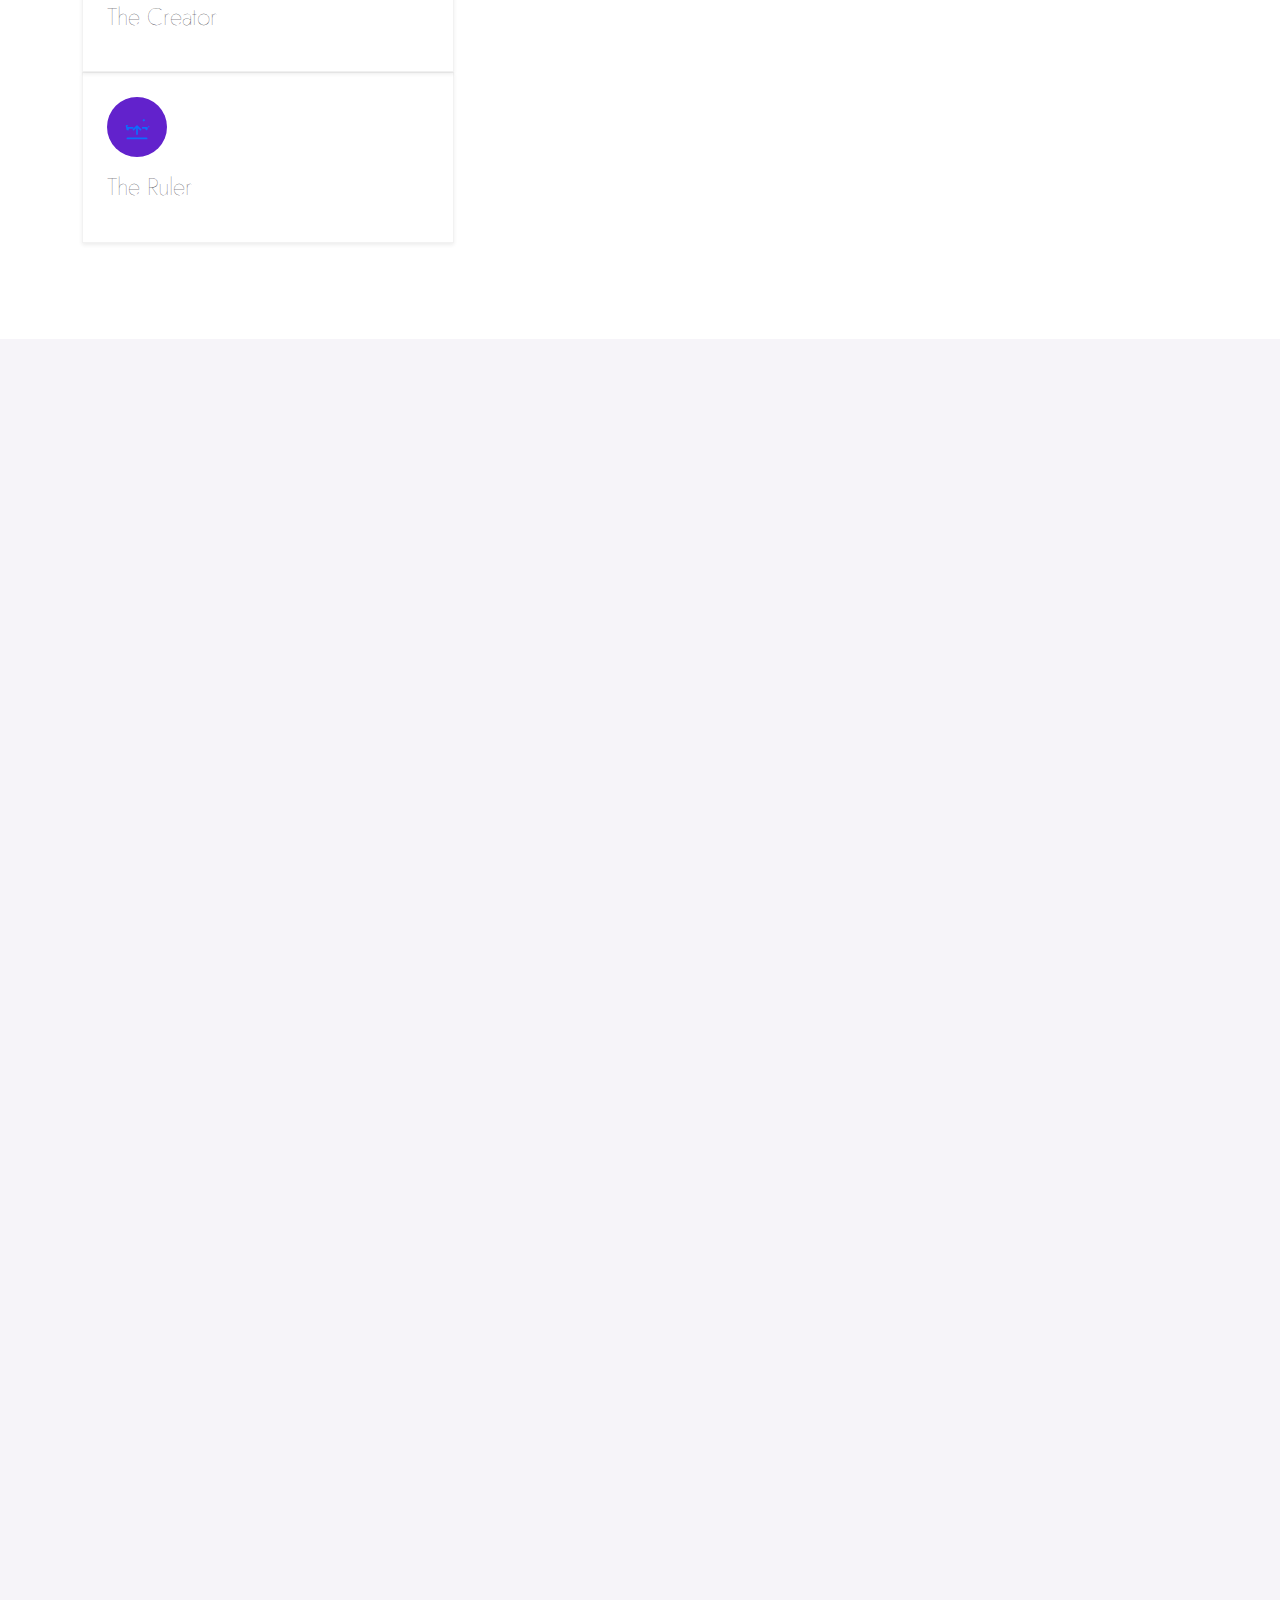
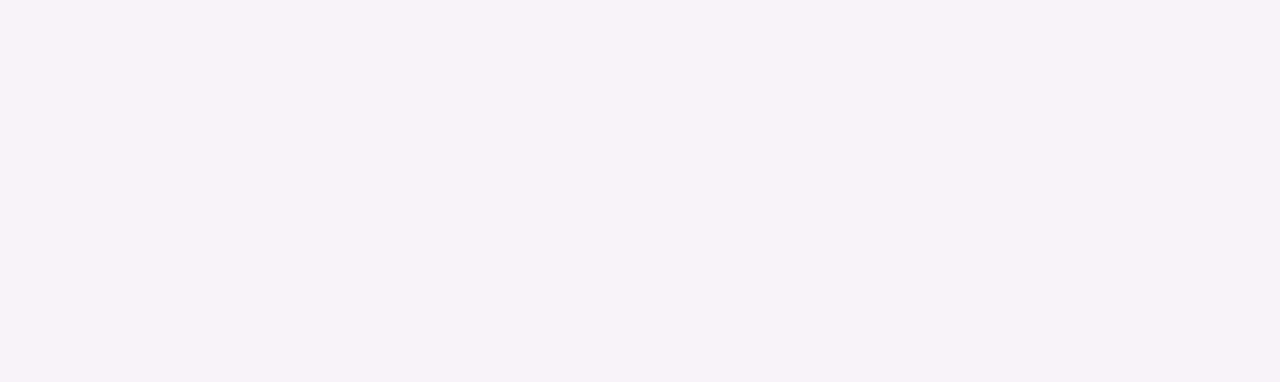
==== commit 75879b41: "Update about.html" ====
--- a/about.html
+++ b/about.html
@@ -110,7 +110,7 @@
                           <h6 class="text-primary text-uppercase letter-spacing-2 mb-2">Psychological Framework</h6>
                           <h2 class="display-4 fw-bold mb-4">The Jungian Archetypes</h2>
                           <div class="divider mx-auto mb-4" style="width: 70px; height: 3px; background-color: #0d6efd;"></div>
-                          <p class="lead text-muted mb-0">Discover the fundamental patterns within the collective unconscious that shape human behavior and motivation across cultures and time.</p>
+
                       </div>
                   </div>
               </div>
@@ -125,8 +125,7 @@
                                   </svg>
                               </div>
                               <h4 class="fw-bold mb-3">The Hero</h4>
-                              <p class="text-muted">Represents courage, determination, and the will to overcome challenges. The Hero embodies the human desire to make a positive impact through strength and bravery.</p>
-                              <div class="mt-auto">
+                       
                                 
                               </div>
                           </div>
@@ -142,7 +141,7 @@
                                   </svg>
                               </div>
                               <h4 class="fw-bold mb-3">The Sage</h4>
-                              <p class="text-muted">Embodies wisdom, knowledge, and the search for truth. The Sage represents our intrinsic desire to understand the world through analysis and deep contemplation.</p>
+    
                               <div class="mt-auto">
                                   
                               </div>
@@ -159,7 +158,7 @@
                                   </svg>
                               </div>
                               <h4 class="fw-bold mb-3">The Innocent</h4>
-                              <p class="text-muted">Symbolizes purity, optimism, and goodness. The Innocent seeks happiness through embracing simplicity and maintaining faith in positive outcomes.</p>
+                            
                               <div class="mt-auto">
                                   
                               </div>
@@ -177,7 +176,7 @@
                                   </svg>
                               </div>
                               <h4 class="fw-bold mb-3">The Explorer</h4>
-                              <p class="text-muted">Represents independence, adventure, and self-discovery. The Explorer embodies our desire for freedom and authentic experiences through journeys both physical and spiritual.</p>
+                             
                               <div class="mt-auto">
                                   
                               </div>
@@ -194,7 +193,7 @@
                                   </svg>
                               </div>
                               <h4 class="fw-bold mb-3">The Creator</h4>
-                              <p class="text-muted">Embodies innovation, imagination, and artistic expression. The Creator manifests our innate desire to build meaningful things and leave a lasting cultural legacy.</p>
+                           
                               <div class="mt-auto">
                                  
                               </div>
@@ -212,7 +211,7 @@
                                   </svg>
                               </div>
                               <h4 class="fw-bold mb-3">The Ruler</h4>
-                              <p class="text-muted">Symbolizes order, control, and leadership. The Ruler represents our desire to create structure and stability through assuming responsibility and establishing clear boundaries.</p>
+                           
                               <div class="mt-auto">
                                   
                               </div>
@@ -462,4 +461,4 @@
     <script src="js/main.js"></script>
 </body>
 
-</html>+</html>
--- a/css/style.css
+++ b/css/style.css
@@ -209,23 +209,30 @@
 
 /*** Hero Header ***/
 .hero-header {
-    margin-bottom: 6rem;
-    padding: 18rem 0;
-    background:
-        url(../img/blob-top-left.png),
-        url(../img/blob-top-right.png),
-        url(../img/blob-bottom-left.png),
-        url(../img/blob-bottom-right.png),
-        url(../img/blob-center.png),
-        url(../img/bg-bottom.png);
-    background-position:
-        left 0px top 0px,
-        right 0px top 0px,
-        left 0px bottom 0px,
-        right 0px bottom 0px,
-        center center,
-        center bottom;
-    background-repeat: no-repeat;
+        margin-bottom: 6rem;
+        padding: 18rem 0;
+        background:
+            url(../img/blob-top-left.png),
+            url(../img/blob-top-right.png),
+            url(../img/blob-bottom-left.png),
+            url(../img/blob-bottom-right.png),
+            url(../img/blob-center.png),
+            url(../img/bg-bottom.png);
+        background-position:
+            left 0px top 0px,
+            right 0px top 0px,
+            left 0px bottom 0px,
+            right 0px bottom 0px,
+            center center,
+            center bottom;
+        background-repeat: no-repeat;
+}
+.hero-image{
+    width: 60%;
+    height: 60%;
+    border-radius: 50%;
+    margin-left: 20%;
+
 }
 
 @media (max-width: 991.98px) {
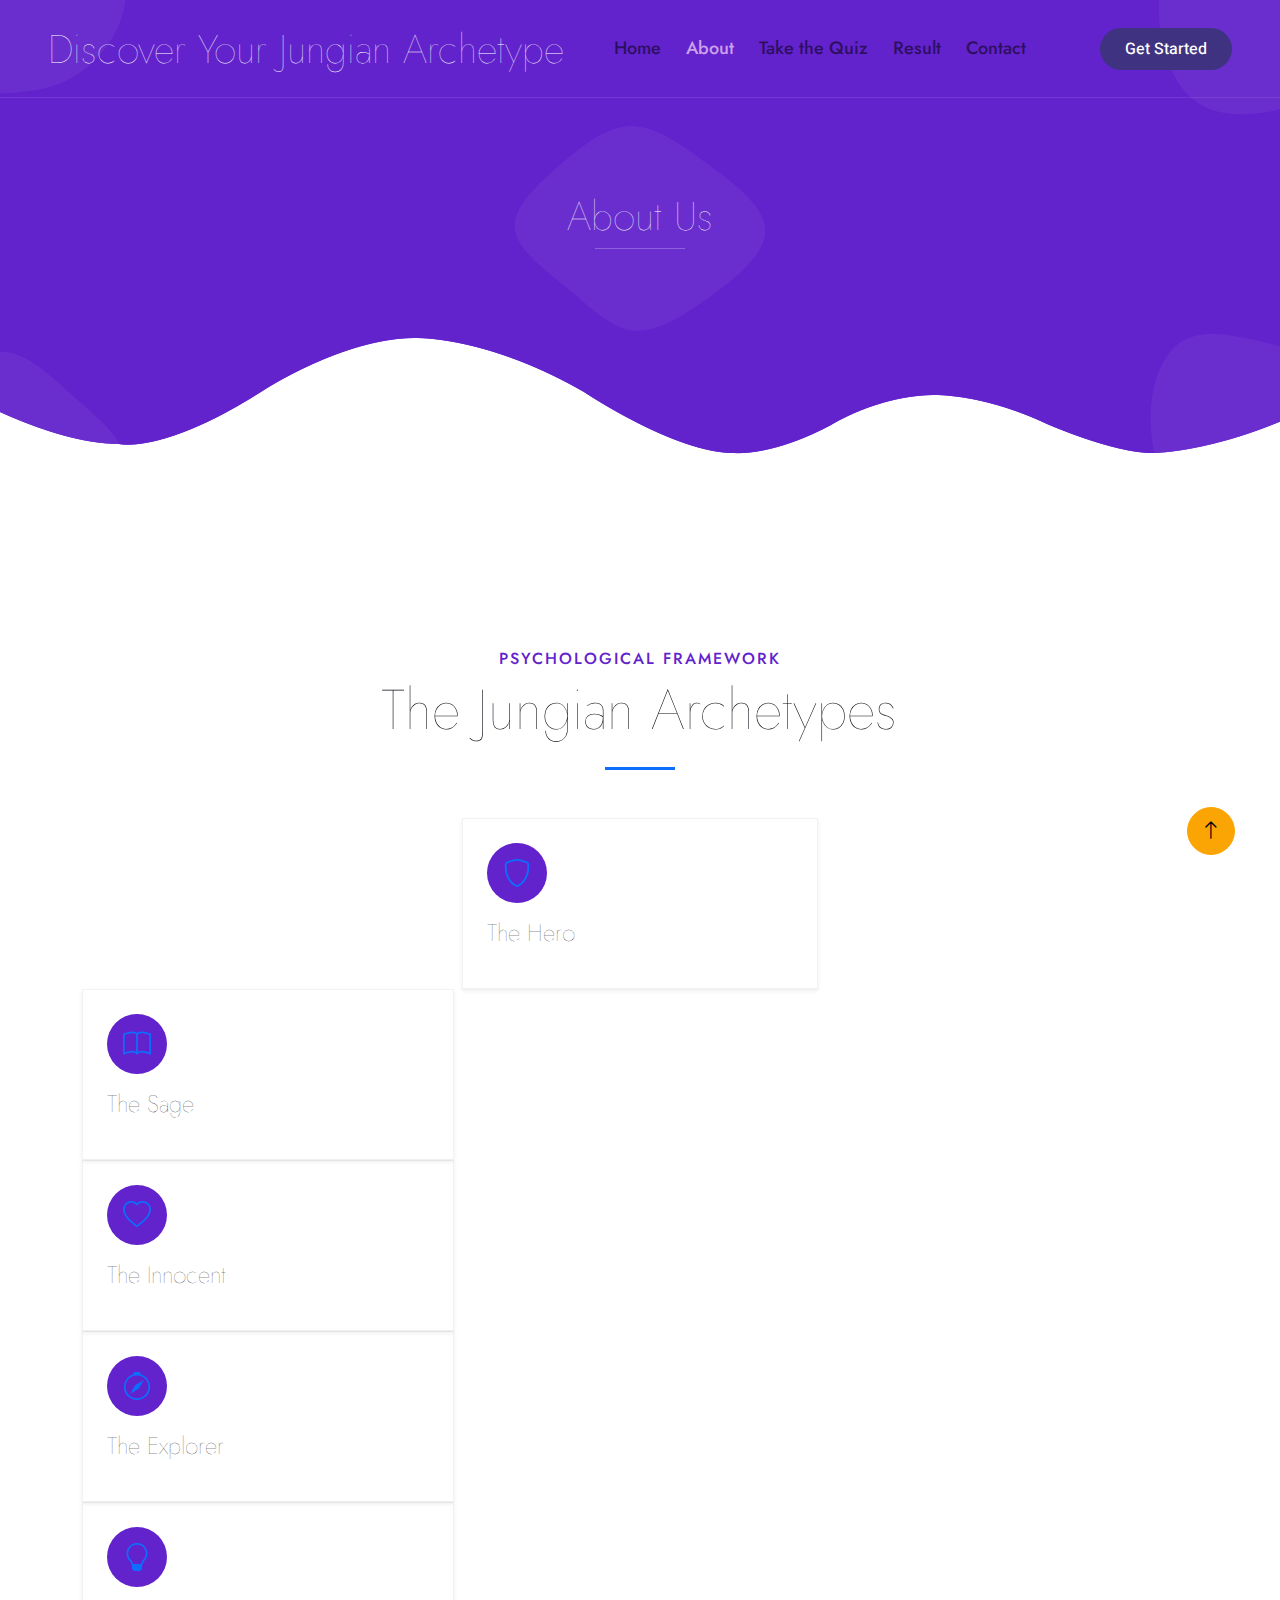
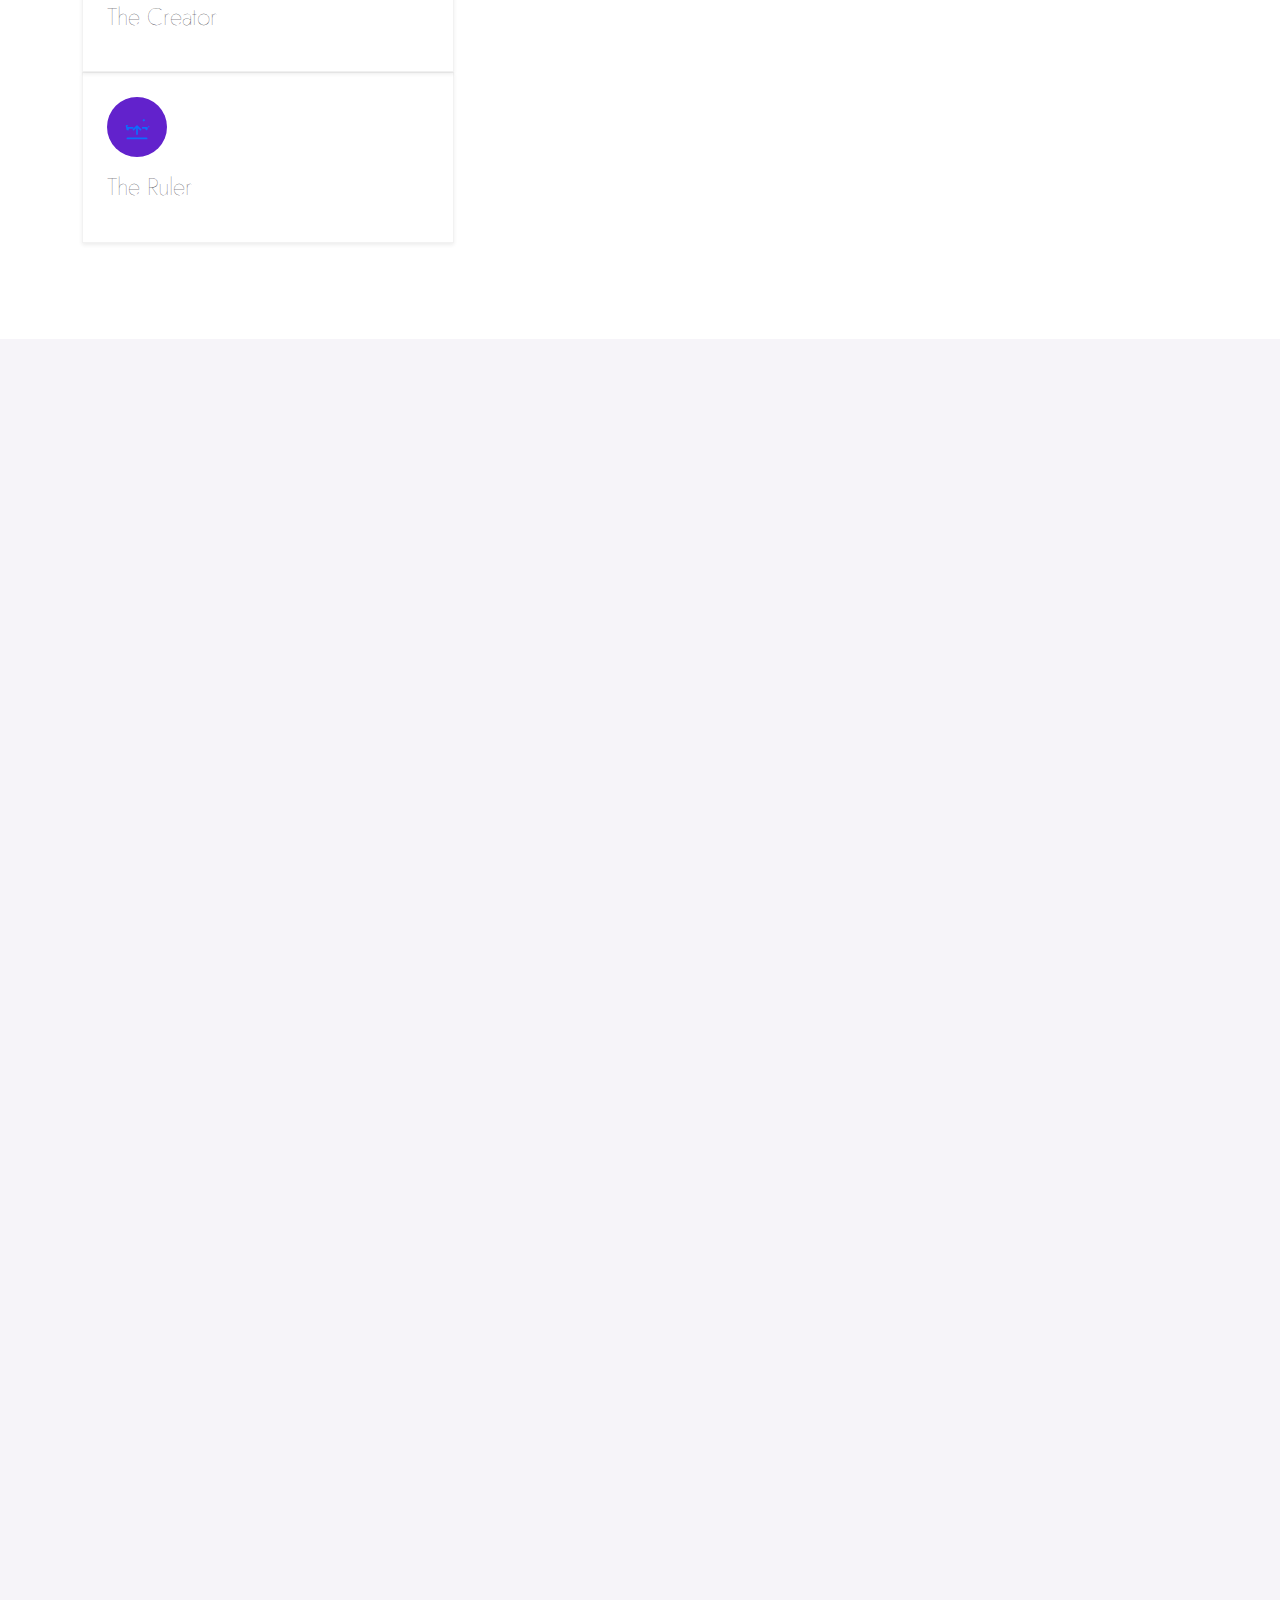
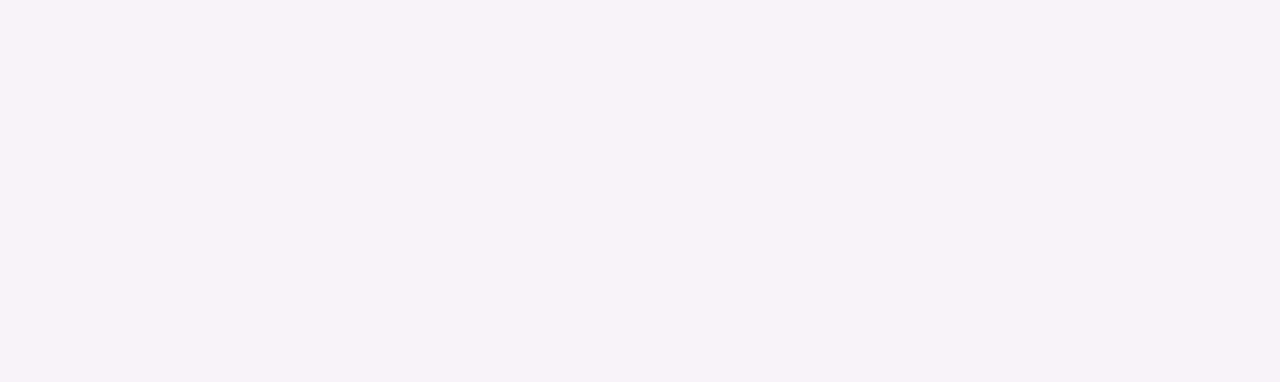
==== commit f3ddcf22: "Update about.html" ====
--- a/about.html
+++ b/about.html
@@ -425,7 +425,7 @@
                           &copy; <a class="border-bottom" href="#">Your Site Name</a>, All Right Reserved. 
             
             <!--/*** This template is free as long as you keep the footer author’s credit link/attribution link/backlink. If you'd like to use the template without the footer author’s credit link/attribution link/backlink, you can purchase the Credit Removal License from "https://htmlcodex.com/credit-removal". Thank you for your support. ***/-->
-            Designed By <a class="border-bottom" href="https://htmlcodex.com">HTML Codex</a>
+            Designed By <a class="border-bottom" ></a>
                       </div>
                       <div class="col-md-6 text-center text-md-end">
                           <div class="footer-menu">
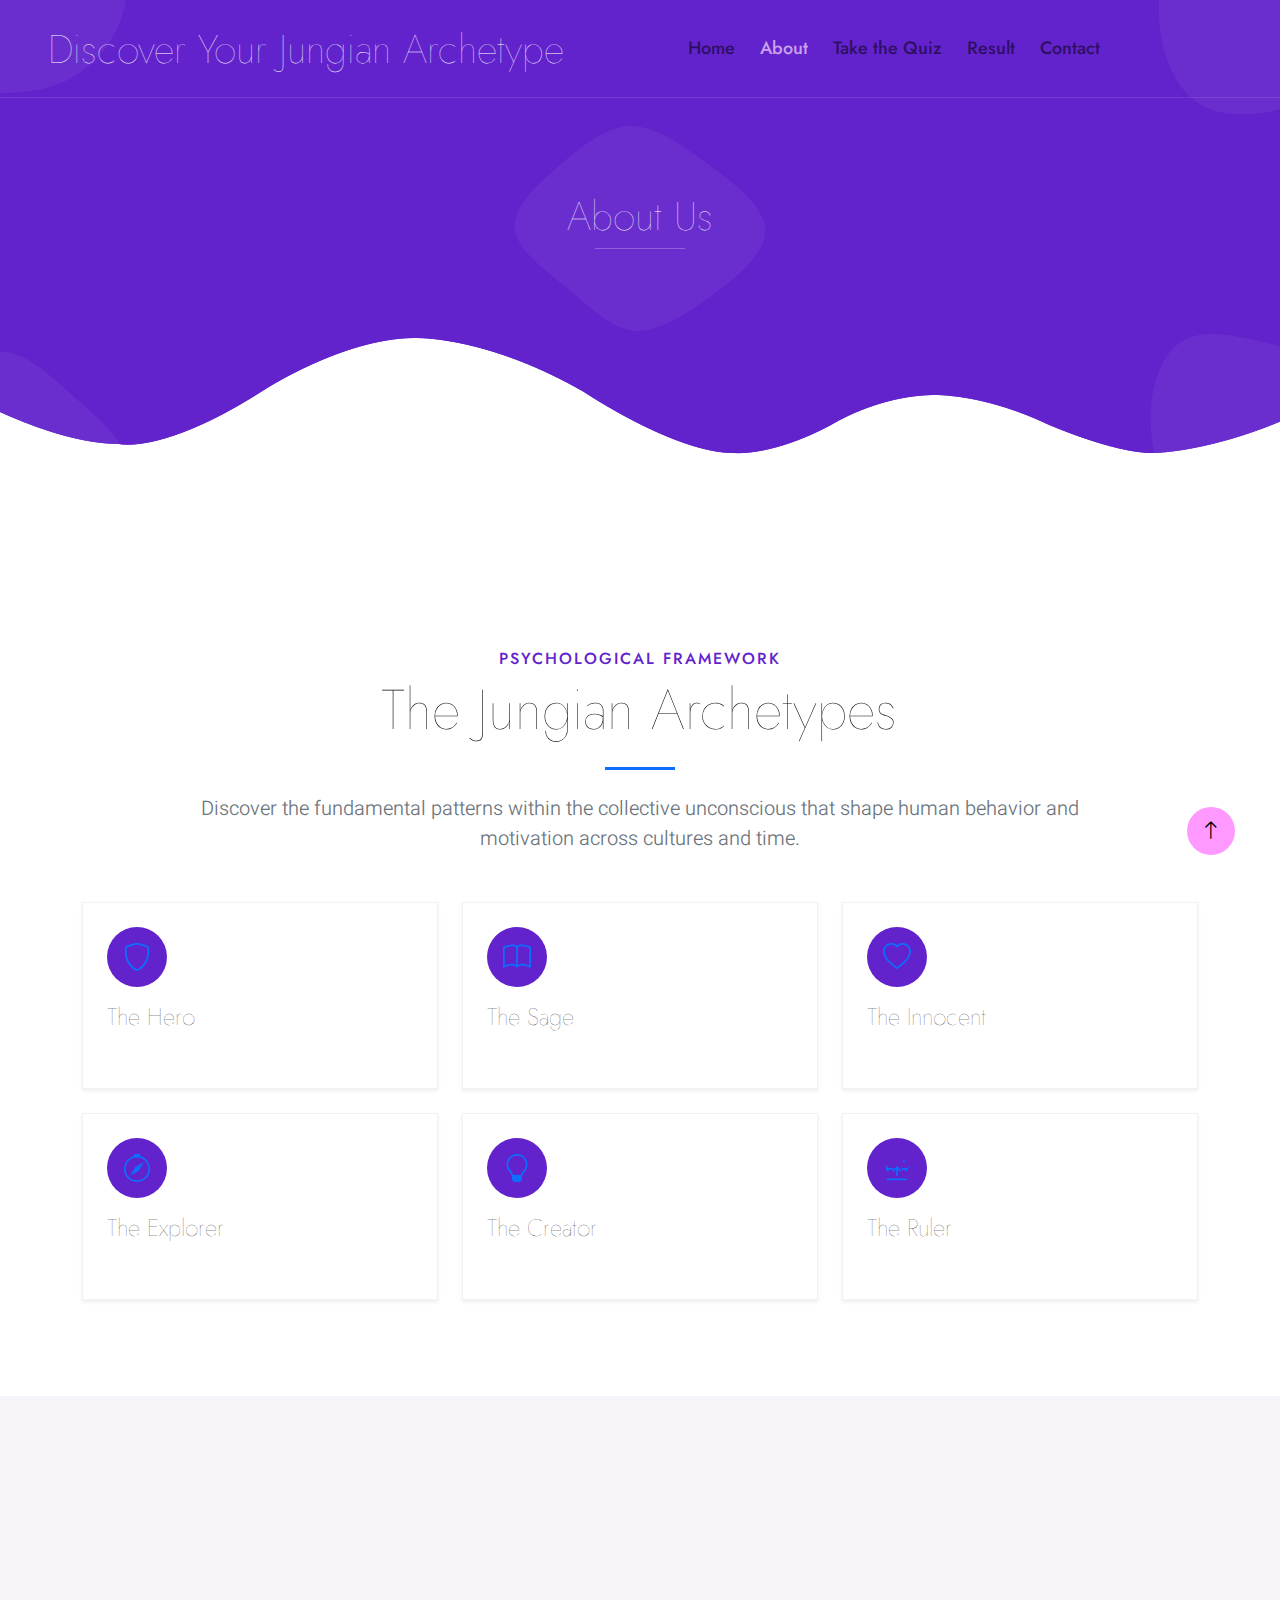
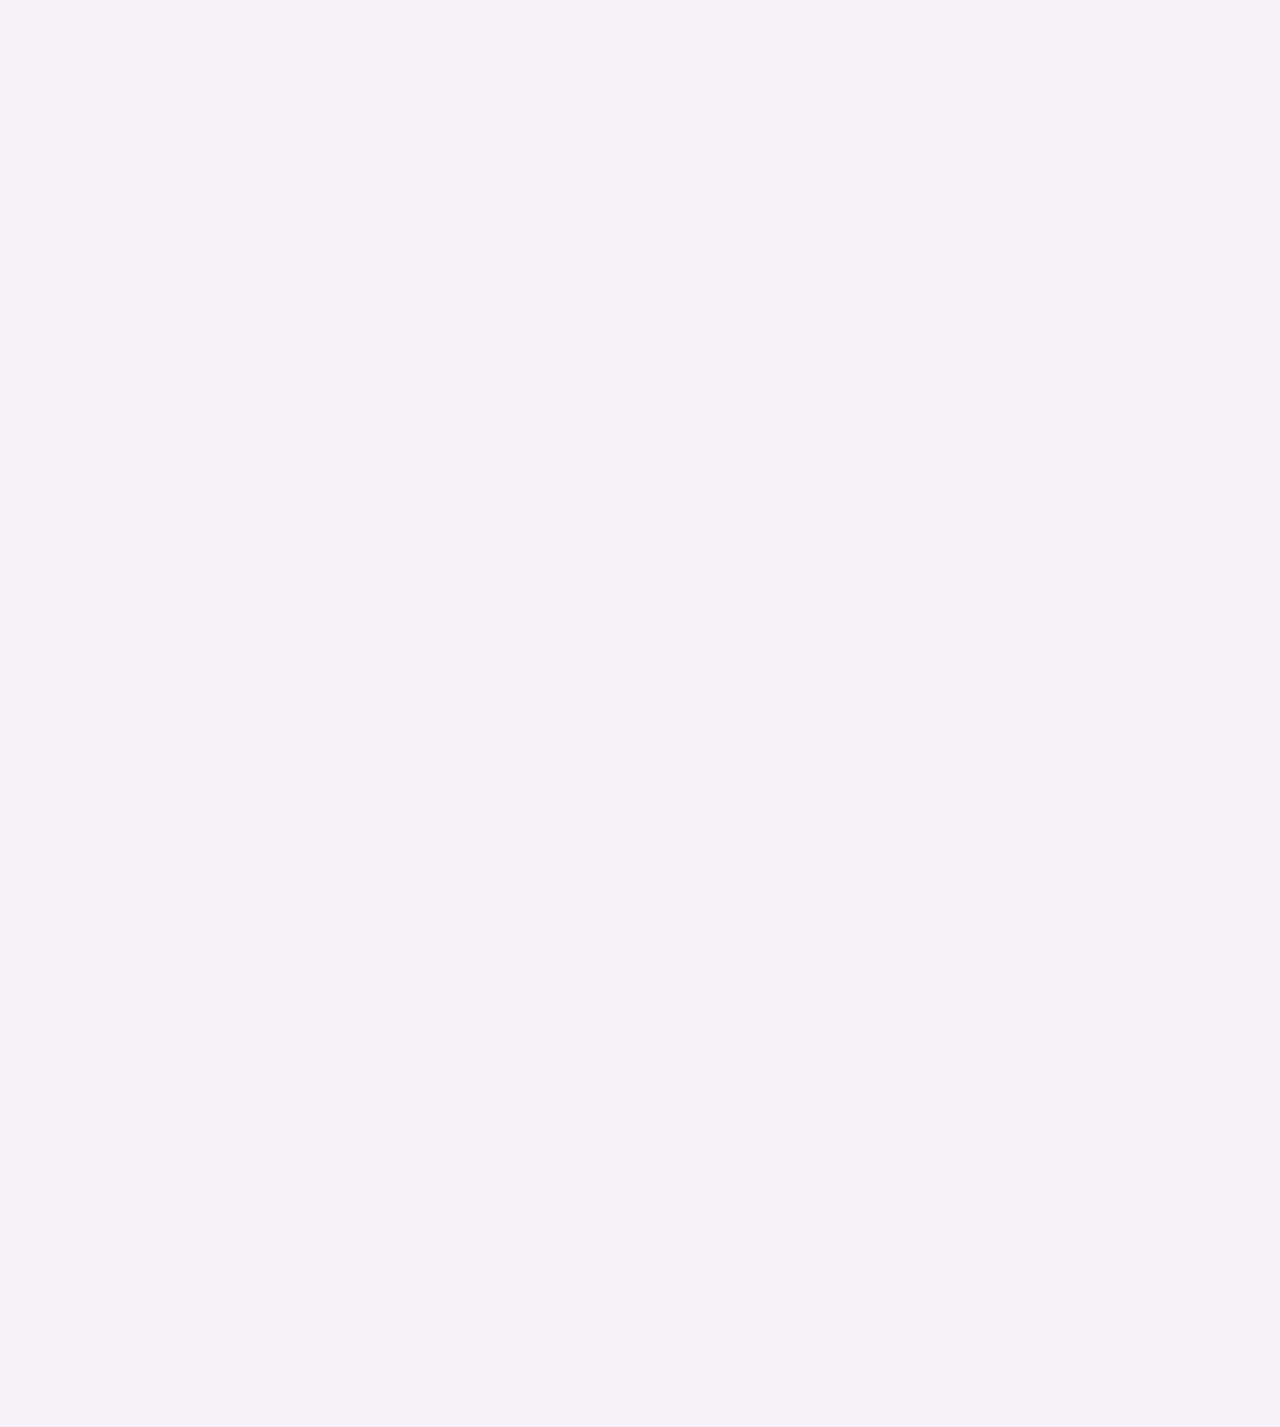
==== commit d38b9cf3: "Update about.html" ====
--- a/about.html
+++ b/about.html
@@ -83,7 +83,7 @@
                         <a href="team.html" class="nav-item nav-link">Result</a>
                         <a href="contact.html" class="nav-item nav-link">Contact</a>
                     </div>
-                    <a href="" class="btn rounded-pill py-2 px-4 ms-3 d-none d-lg-block">Get Started</a>
+                    
                 </div>
             </nav>
 
@@ -110,7 +110,7 @@
                           <h6 class="text-primary text-uppercase letter-spacing-2 mb-2">Psychological Framework</h6>
                           <h2 class="display-4 fw-bold mb-4">The Jungian Archetypes</h2>
                           <div class="divider mx-auto mb-4" style="width: 70px; height: 3px; background-color: #0d6efd;"></div>
-
+                          <p class="lead text-muted mb-0">Discover the fundamental patterns within the collective unconscious that shape human behavior and motivation across cultures and time.</p>
                       </div>
                   </div>
               </div>
@@ -125,7 +125,8 @@
                                   </svg>
                               </div>
                               <h4 class="fw-bold mb-3">The Hero</h4>
-                       
+                              <p class="text-muted"></p>
+                              <div class="mt-auto">
                                 
                               </div>
                           </div>
@@ -141,7 +142,7 @@
                                   </svg>
                               </div>
                               <h4 class="fw-bold mb-3">The Sage</h4>
-    
+                              <p class="text-muted"></p>
                               <div class="mt-auto">
                                   
                               </div>
@@ -158,7 +159,7 @@
                                   </svg>
                               </div>
                               <h4 class="fw-bold mb-3">The Innocent</h4>
-                            
+                              <p class="text-muted"></p>
                               <div class="mt-auto">
                                   
                               </div>
@@ -176,7 +177,7 @@
                                   </svg>
                               </div>
                               <h4 class="fw-bold mb-3">The Explorer</h4>
-                             
+                              <p class="text-muted"></p>
                               <div class="mt-auto">
                                   
                               </div>
@@ -193,7 +194,7 @@
                                   </svg>
                               </div>
                               <h4 class="fw-bold mb-3">The Creator</h4>
-                           
+                              <p class="text-muted"></p>
                               <div class="mt-auto">
                                  
                               </div>
@@ -211,7 +212,7 @@
                                   </svg>
                               </div>
                               <h4 class="fw-bold mb-3">The Ruler</h4>
-                           
+                              <p class="text-muted"></p>
                               <div class="mt-auto">
                                   
                               </div>
@@ -425,7 +426,7 @@
                           &copy; <a class="border-bottom" href="#">Your Site Name</a>, All Right Reserved. 
             
             <!--/*** This template is free as long as you keep the footer author’s credit link/attribution link/backlink. If you'd like to use the template without the footer author’s credit link/attribution link/backlink, you can purchase the Credit Removal License from "https://htmlcodex.com/credit-removal". Thank you for your support. ***/-->
-            Designed By <a class="border-bottom" ></a>
+            Designed By <a class="border-bottom" href="https://htmlcodex.com">HTML Codex</a>
                       </div>
                       <div class="col-md-6 text-center text-md-end">
                           <div class="footer-menu">
--- a/css/style.css
+++ b/css/style.css
@@ -54,10 +54,13 @@
 .btn {
     font-weight: 500;
     transition: .5s;
+    background: #ff99ff;
+    border: none;
 }
 
 .btn:hover {
     box-shadow: 0 0 10px rgba(0, 0, 0, .5);
+    background: #91d2f4;
 }
 
 .btn-square {
@@ -535,7 +538,6 @@
     display: flex;
     align-items: center;
     justify-content: center;
-    color: var(--light);
     border: 1px solid rgba(256, 256, 256, .1);
     border-radius: 40px;
     transition: .3s;
@@ -550,7 +552,6 @@
     margin-bottom: 10px;
     padding: 0;
     text-align: left;
-    color: var(--light);
     font-weight: normal;
     transition: .3s;
 }
@@ -566,7 +567,6 @@
 .footer .btn.btn-link:hover {
     letter-spacing: 1px;
     box-shadow: none;
-    color: var(--secondary);
 }
 
 .footer .copyright {
@@ -594,4 +594,4 @@
 .footer .copyright a:hover,
 .footer .footer-menu a:hover {
     color: var(--secondary);
-}+}
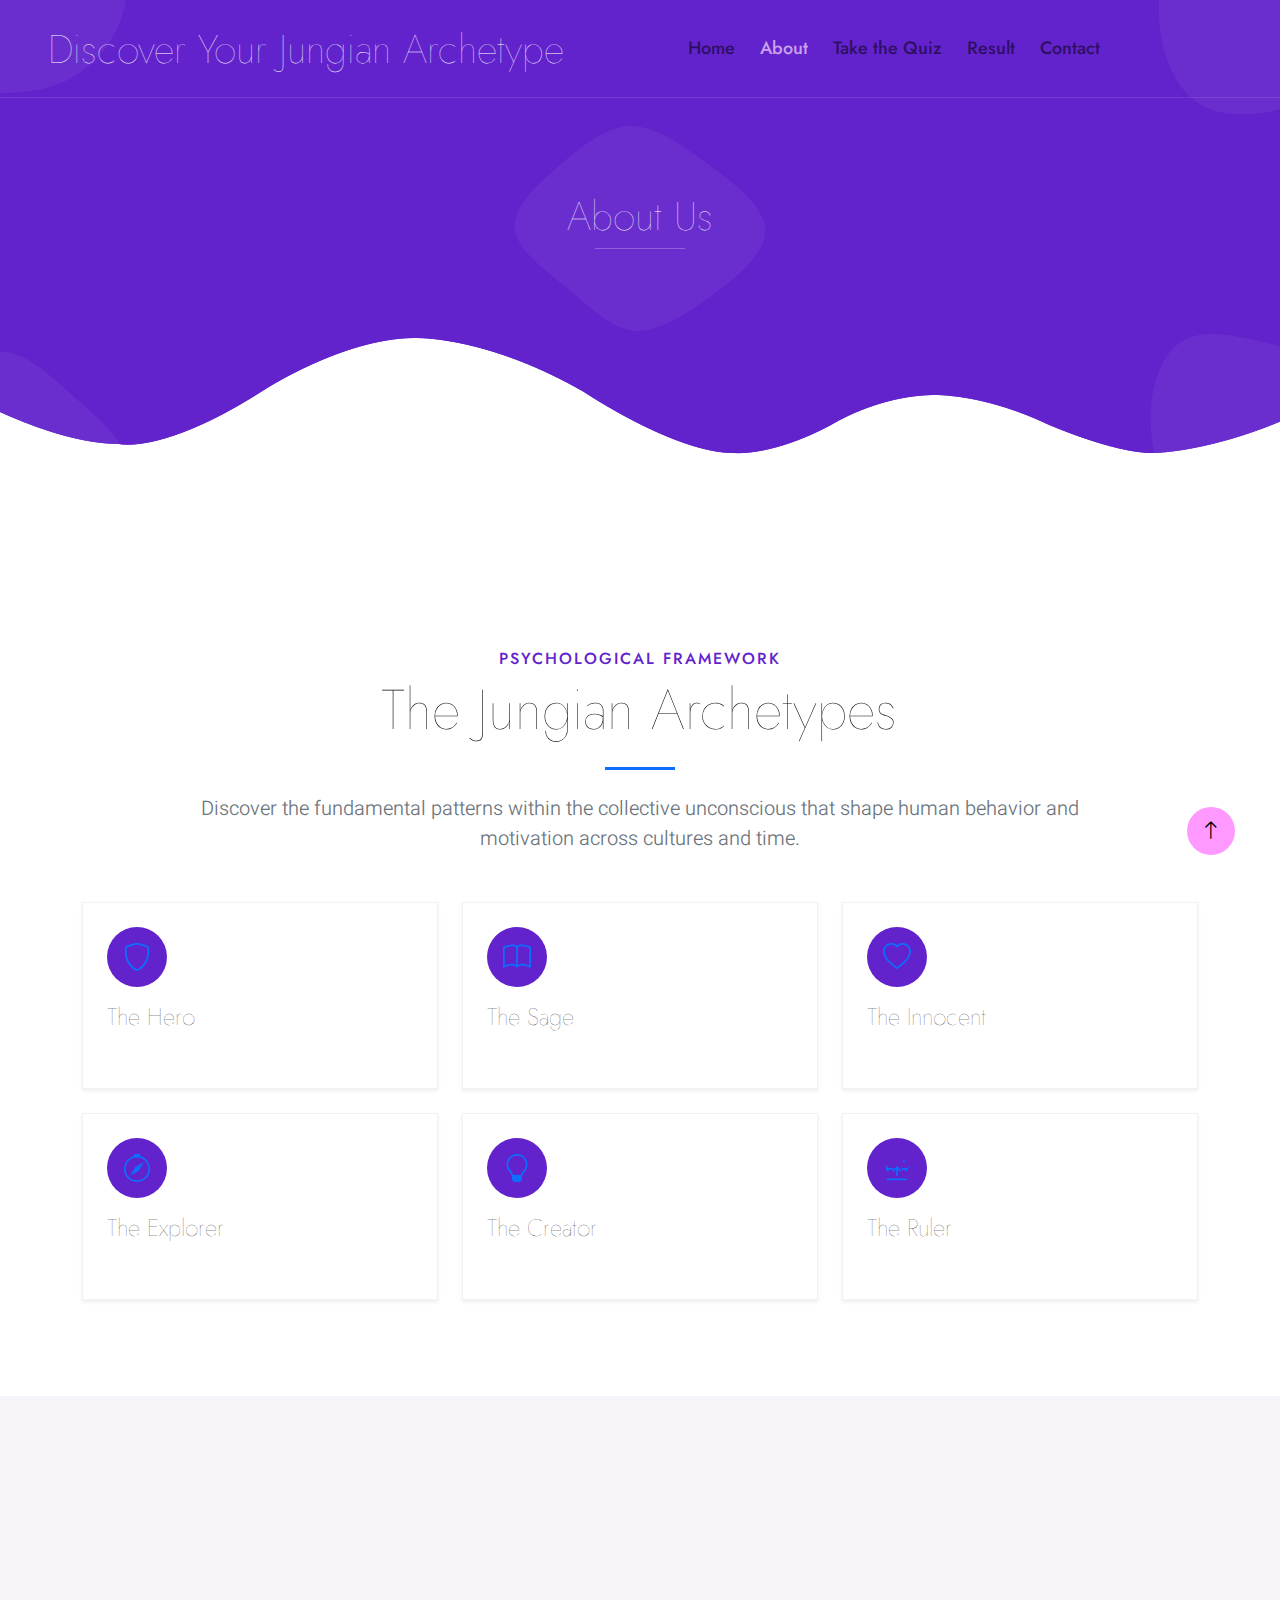
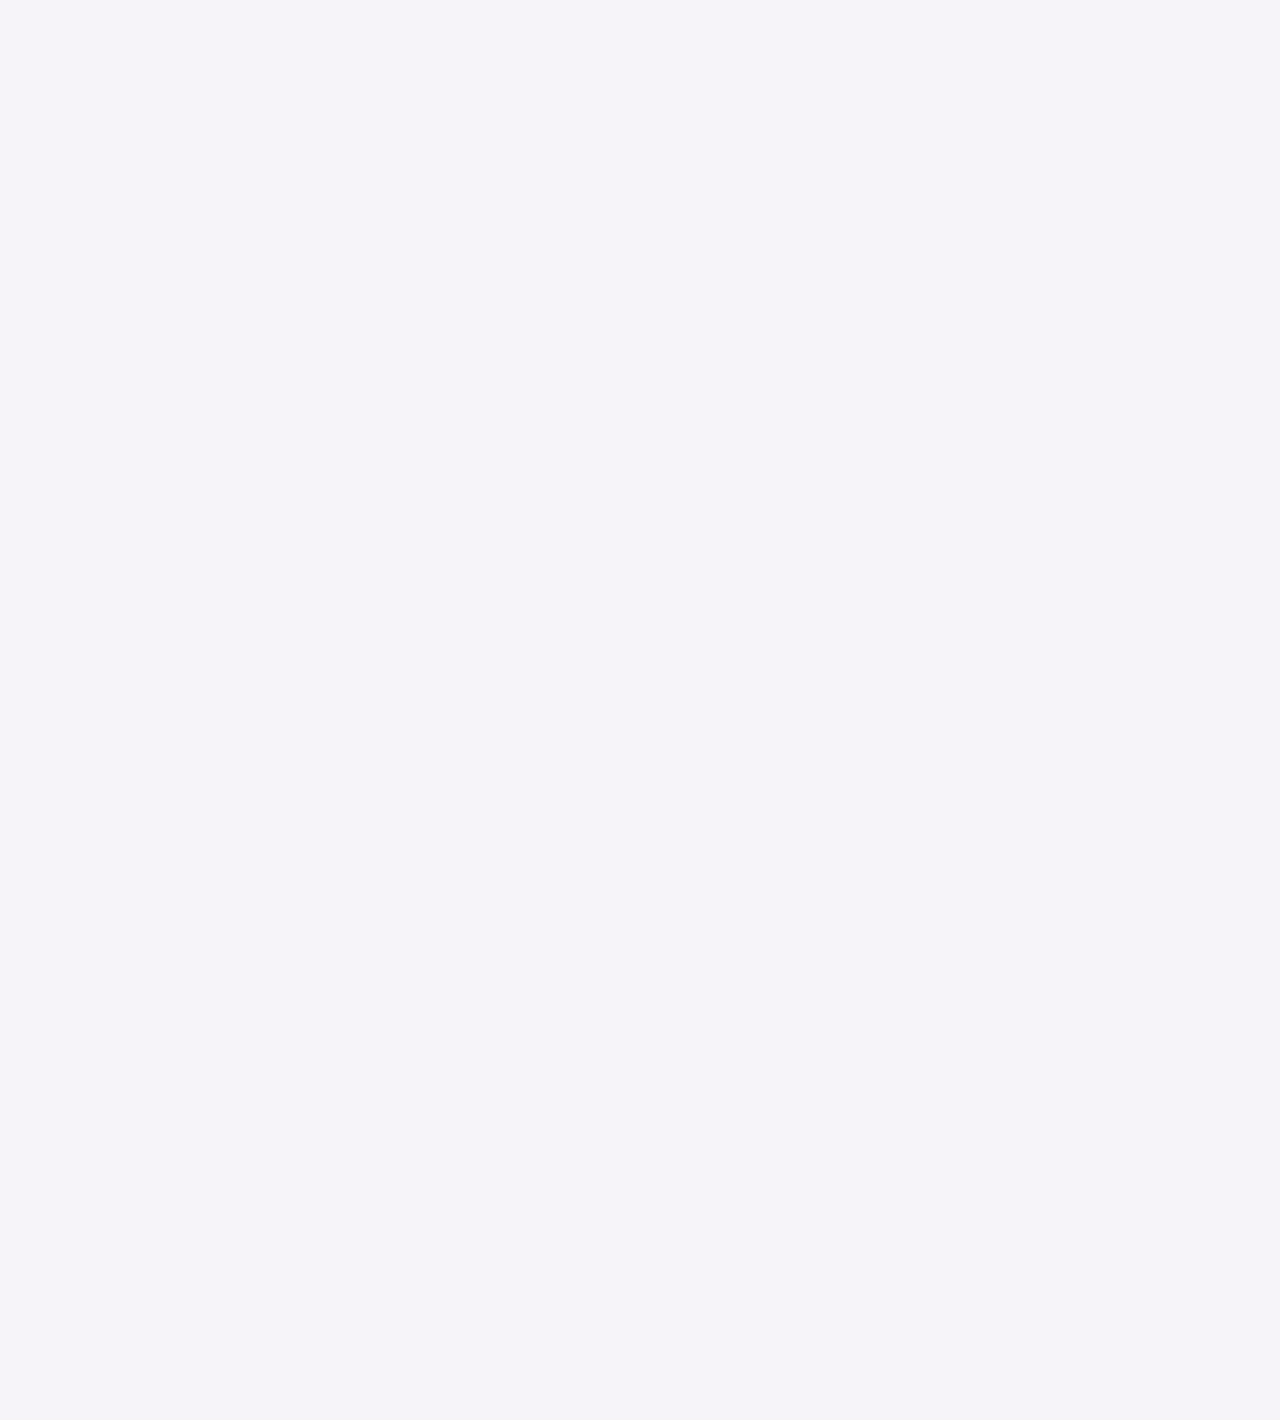
==== commit 80d8feaf: "Update about.html" ====
--- a/about.html
+++ b/about.html
@@ -381,14 +381,6 @@
                       </div>
                   </div>
                   <div class="col-md-6 col-lg-3">
-                      <p class="section-title text-white h5 mb-4">Quick Link<span></span></p>
-                      <a class="btn btn-link" href="">About Us</a>
-                      <a class="btn btn-link" href="">Contact Us</a>
-                      <a class="btn btn-link" href="">Privacy Policy</a>
-                      <a class="btn btn-link" href="">Terms & Condition</a>
-                      <a class="btn btn-link" href="">Career</a>
-                  </div>
-                  <div class="col-md-6 col-lg-3">
                       <p class="section-title text-white h5 mb-4">Gallery<span></span></p>
                       <div class="row g-2">
                           <div class="col-4">
